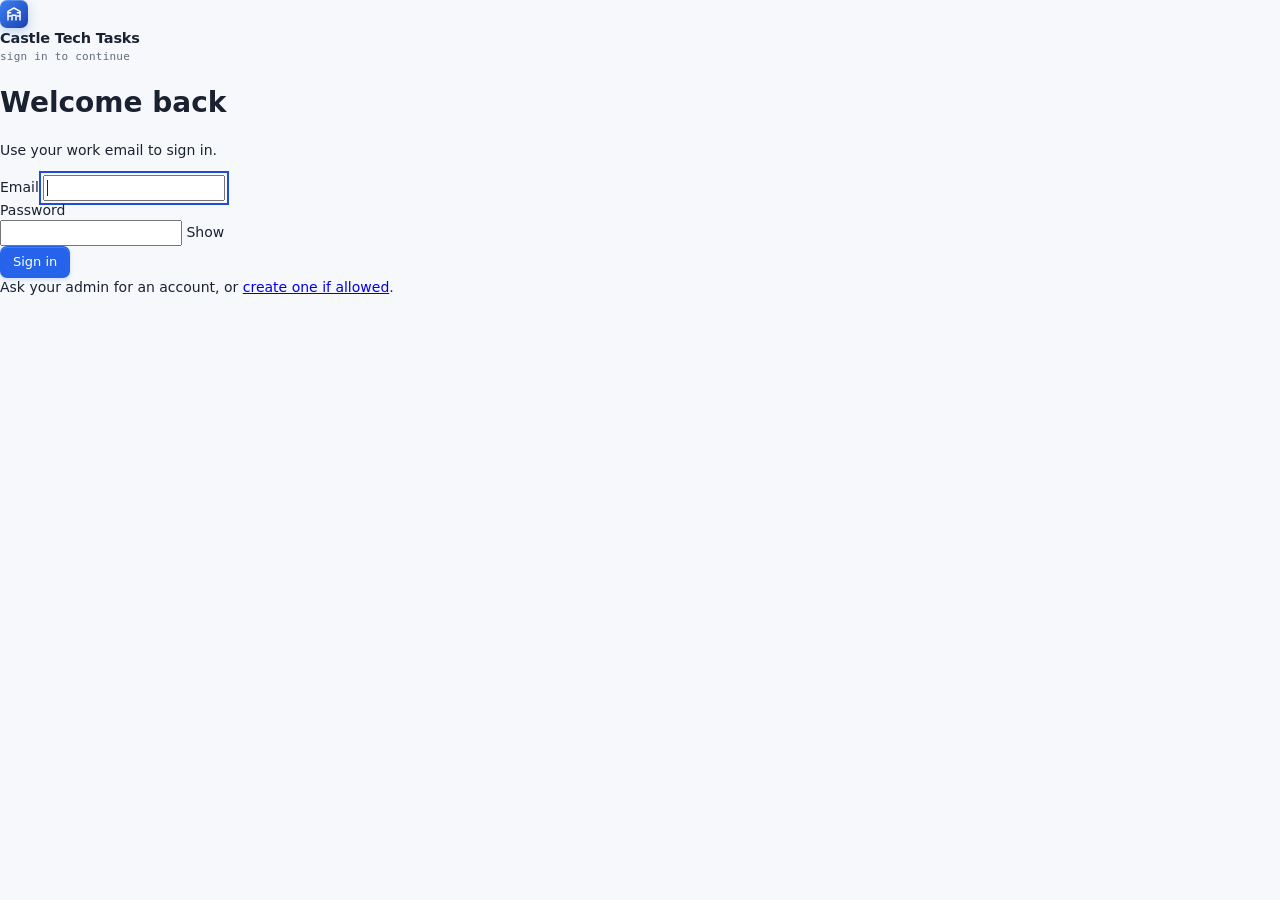
==== index.html @ 2f0d4696 "Tier 1 features: intake forms, email notifications, calendar feeds, undo, duplicate/promote, live ti" ====
<!doctype html>
<html lang="en">
<head>
<meta charset="utf-8" />
<meta name="viewport" content="width=device-width, initial-scale=1, viewport-fit=cover" />
<!-- Content-Security-Policy (defense-in-depth on top of the safe DOM builder /
     Markdown renderer). 'unsafe-inline' scripts are needed for the pre-paint
     theme script + SW registration below; the font origins are the only allowed
     third parties. connect-src 'self' keeps XHR/fetch same-origin. -->
<meta http-equiv="Content-Security-Policy" content="default-src 'self'; script-src 'self' 'unsafe-inline'; style-src 'self' 'unsafe-inline' https://fonts.googleapis.com; font-src 'self' https://fonts.gstatic.com data:; img-src 'self' data: blob:; connect-src 'self'; base-uri 'self'; form-action 'self'; object-src 'none'" />
<title>Castle Tech Tasks</title>
<meta name="theme-color" content="#F6F8FB" media="(prefers-color-scheme: light)" />
<meta name="theme-color" content="#0B0F17" media="(prefers-color-scheme: dark)" />
<meta name="theme-color" content="#0B0F17" />
<link rel="preconnect" href="https://fonts.googleapis.com">
<link rel="preconnect" href="https://fonts.gstatic.com" crossorigin>
<link href="https://fonts.googleapis.com/css2?family=Inter:wght@400;500;600;700&family=JetBrains+Mono:wght@400;500;600&display=swap" rel="stylesheet">
<link rel="stylesheet" href="assets/css/app.css?v=29">
<link rel="icon" type="image/svg+xml" href="assets/favicon.svg">
<link rel="manifest" href="manifest.json">
<link rel="apple-touch-icon" href="assets/icon.svg">
<!-- Apply the saved theme before first paint to avoid a flash of the wrong theme. -->
<script>try{var t=localStorage.getItem('pm_theme');if(t==='light'||t==='dark')document.documentElement.dataset.theme=t;}catch(e){}</script>
</head>
<body>
<div id="root"></div>

<script src="assets/js/icons.js?v=29"></script>
<script src="assets/js/api.js?v=29"></script>
<script src="assets/js/ui.js?v=29"></script>
<script src="assets/js/views/dashboard.js?v=29"></script>
<script src="assets/js/views/kanban.js?v=29"></script>
<script src="assets/js/views/list.js?v=29"></script>
<script src="assets/js/views/checklist.js?v=29"></script>
<script src="assets/js/views/calendar.js?v=29"></script>
<script src="assets/js/views/timeline.js?v=29"></script>
<script src="assets/js/views/detail.js?v=29"></script>
<script src="assets/js/views/admin-extras.js?v=29"></script>
<script src="assets/js/views/workload.js?v=29"></script>
<script src="assets/js/views/activity.js?v=29"></script>
<script src="assets/js/views/command-palette.js?v=29"></script>
<script src="assets/js/views/goals.js?v=29"></script>
<script src="assets/js/views/import.js?v=29"></script>
<script src="assets/js/app.js?v=29"></script>
<!-- PWA service worker: offline shell + fast static loads (never caches /api/). -->
<script>if('serviceWorker' in navigator){window.addEventListener('load',function(){navigator.serviceWorker.register('sw.js').catch(function(){});});}</script>
</body>
</html>
---- assets/css/app.css ----
/* ---------- TOKENS ---------- */
:root{
  /* surfaces, warm-cool neutral with slight blue tilt */
  --bg-0: #0B0F17;        /* app background */
  --bg-1: #10151F;        /* sidebar */
  --bg-2: #151B27;        /* panels */
  --bg-3: #1B2230;        /* cards */
  --bg-4: #232B3C;        /* hover */
  --bg-5: #2D3649;        /* pressed / strong hover */
  --line: #222B3B;
  --line-2: #2B354A;

  --fg-0: #E8ECF4;
  --fg-1: #C6CDDC;
  --fg-2: #8A94A8;
  --fg-3: #828DA2;        /* WCAG-AA (~4.7:1) on cards while staying below fg-2 */
  --fg-4: #6B7488;        /* lifted from #434B5C (2:1) so placeholder text is legible */

  /* accent (blue) */
  --acc-0: #3B82F6;
  --acc-1: #60A5FA;
  --acc-2: #1E40AF;
  --acc-soft: rgba(59,130,246,0.12);
  --acc-border: rgba(59,130,246,0.35);

  /* statuses */
  --green: #22C55E;
  --green-soft: rgba(34,197,94,0.14);
  --green-fg: #86EFAC;
  --amber: #F59E0B;
  --amber-soft: rgba(245,158,11,0.14);
  --amber-fg: #FCD34D;
  --red: #EF4444;
  --red-soft: rgba(239,68,68,0.14);
  --red-fg: #FCA5A5;
  --violet: #A855F7;
  --violet-soft: rgba(168,85,247,0.14);
  --violet-fg: #D8B4FE;
  --cyan: #06B6D4;
  --cyan-soft: rgba(6,182,212,0.14);
  --cyan-fg: #67E8F9;
  --pink: #EC4899;
  --pink-soft: rgba(236,72,153,0.14);
  --pink-fg: #F9A8D4;

  --radius-sm: 6px;
  --radius: 10px;
  --radius-lg: 14px;

  /* spacing scale */
  --sp-1: 4px;
  --sp-2: 8px;
  --sp-3: 12px;
  --sp-4: 16px;
  --sp-5: 20px;
  --sp-6: 24px;

  /* type scale */
  --fs-xs: 11px;
  --fs-sm: 12px;
  --fs-md: 13px;
  --fs-base: 14px;
  --fs-lg: 16px;
  --fs-xl: 20px;
  --fs-2xl: 30px;
  --fw-normal: 400;
  --fw-medium: 500;
  --fw-semibold: 600;
  --fw-bold: 700;

  /* motion */
  --ease: cubic-bezier(0.2, 0, 0, 1);
  --dur-fast: 120ms;
  --dur: 160ms;

  --shadow-1: 0 1px 0 rgba(255,255,255,0.03) inset, 0 1px 2px rgba(0,0,0,0.4);
  --shadow-2: 0 8px 24px rgba(0,0,0,0.35), 0 2px 6px rgba(0,0,0,0.25);
  --shadow-pop: 0 16px 40px rgba(0,0,0,0.55), 0 2px 8px rgba(0,0,0,0.4);

  --font-sans: 'Inter', -apple-system, system-ui, sans-serif;
  --font-mono: 'JetBrains Mono', ui-monospace, Menlo, monospace;
}

/* ---------- LIGHT THEME ---------- */
/* Explicit opt-in via data-theme (lead sets this from localStorage). */
:root[data-theme="light"]{
  --bg-0: #F6F8FB;        /* app background */
  --bg-1: #FFFFFF;        /* sidebar */
  --bg-2: #FFFFFF;        /* panels */
  --bg-3: #F2F5F9;        /* cards */
  --bg-4: #E7ECF3;        /* hover */
  --bg-5: #DBE2EC;        /* pressed / strong hover */
  --line: #E3E8EF;
  --line-2: #D3DAE5;

  --fg-0: #1A2231;
  --fg-1: #353F52;
  --fg-2: #5C6678;
  --fg-3: #616B7D;        /* AA (~5.3:1) on white, still secondary to fg-2 */
  --fg-4: #6B7688;        /* lifted from #98A1B2 (2.7:1) to ~AA for placeholder text */

  --acc-0: #2563EB;
  --acc-1: #1D4ED8;
  --acc-2: #93C5FD;
  --acc-soft: rgba(37,99,235,0.10);
  --acc-border: rgba(37,99,235,0.32);

  --green: #16A34A;
  --green-soft: rgba(22,163,74,0.12);
  --green-fg: #15803D;
  --amber: #D97706;
  --amber-soft: rgba(217,119,6,0.13);
  --amber-fg: #B45309;
  --red: #DC2626;
  --red-soft: rgba(220,38,38,0.11);
  --red-fg: #B91C1C;
  --violet: #9333EA;
  --violet-soft: rgba(147,51,234,0.11);
  --violet-fg: #7E22CE;
  --cyan: #0891B2;
  --cyan-soft: rgba(8,145,178,0.12);
  --cyan-fg: #0E7490;
  --pink: #DB2777;
  --pink-soft: rgba(219,39,119,0.11);
  --pink-fg: #BE185D;

  --shadow-1: 0 1px 0 rgba(255,255,255,0.6) inset, 0 1px 2px rgba(15,23,42,0.08);
  --shadow-2: 0 8px 24px rgba(15,23,42,0.10), 0 2px 6px rgba(15,23,42,0.06);
  --shadow-pop: 0 16px 40px rgba(15,23,42,0.18), 0 2px 8px rgba(15,23,42,0.10);
}

/* Follow OS preference only when no explicit data-theme is set. */
@media (prefers-color-scheme: light){
  :root:not([data-theme]){
    --bg-0: #F6F8FB;
    --bg-1: #FFFFFF;
    --bg-2: #FFFFFF;
    --bg-3: #F2F5F9;
    --bg-4: #E7ECF3;
    --bg-5: #DBE2EC;
    --line: #E3E8EF;
    --line-2: #D3DAE5;

    --fg-0: #1A2231;
    --fg-1: #353F52;
    --fg-2: #5C6678;
    --fg-3: #616B7D;
    --fg-4: #6B7688;

    --acc-0: #2563EB;
    --acc-1: #1D4ED8;
    --acc-2: #93C5FD;
    --acc-soft: rgba(37,99,235,0.10);
    --acc-border: rgba(37,99,235,0.32);

    --green: #16A34A;
    --green-soft: rgba(22,163,74,0.12);
    --green-fg: #15803D;
    --amber: #D97706;
    --amber-soft: rgba(217,119,6,0.13);
    --amber-fg: #B45309;
    --red: #DC2626;
    --red-soft: rgba(220,38,38,0.11);
    --red-fg: #B91C1C;
    --violet: #9333EA;
    --violet-soft: rgba(147,51,234,0.11);
    --violet-fg: #7E22CE;
    --cyan: #0891B2;
    --cyan-soft: rgba(8,145,178,0.12);
    --cyan-fg: #0E7490;
    --pink: #DB2777;
    --pink-soft: rgba(219,39,119,0.11);
    --pink-fg: #BE185D;

    --shadow-1: 0 1px 0 rgba(255,255,255,0.6) inset, 0 1px 2px rgba(15,23,42,0.08);
    --shadow-2: 0 8px 24px rgba(15,23,42,0.10), 0 2px 6px rgba(15,23,42,0.06);
    --shadow-pop: 0 16px 40px rgba(15,23,42,0.18), 0 2px 8px rgba(15,23,42,0.10);
  }
}

*, *::before, *::after { box-sizing: border-box; }
html, body { margin:0; padding:0; background: var(--bg-0); color: var(--fg-0); font-family: var(--font-sans); font-size: 14px; line-height: 1.4; -webkit-font-smoothing: antialiased; }
body { min-height: 100vh; overflow: hidden; }
button { font: inherit; color: inherit; background: none; border: 0; cursor: pointer; padding: 0; }
input, textarea { font: inherit; color: inherit; }
button:disabled,
input:disabled,
textarea:disabled { cursor: not-allowed; opacity: 0.65; }
button:focus-visible,
input:focus-visible,
textarea:focus-visible,
[tabindex]:focus-visible {
  outline: 2px solid var(--acc-1);
  outline-offset: 2px;
}
::selection { background: var(--acc-soft); color: var(--fg-0); }
::-webkit-scrollbar { width: 10px; height: 10px; }
::-webkit-scrollbar-track { background: transparent; }
::-webkit-scrollbar-thumb { background: var(--bg-4); border-radius: 10px; border: 2px solid transparent; background-clip: padding-box; }
::-webkit-scrollbar-thumb:hover { background: var(--bg-5); background-clip: padding-box; border: 2px solid transparent; }

/* ---------- LAYOUT ---------- */
.app { display: grid; grid-template-columns: 248px 1fr; height: 100vh; width: 100vw; }

/* SIDEBAR */
.sidebar { background: var(--bg-1); border-right: 1px solid var(--line); display: flex; flex-direction: column; min-height: 0; }
.brand { display: flex; align-items: center; gap: 10px; padding: 18px 16px 16px; }
.brand-mark {
  width: 28px; height: 28px; border-radius: 7px;
  background: linear-gradient(135deg, #3B82F6 0%, #1E40AF 100%);
  display: grid; place-items: center; color: white;
  box-shadow: 0 4px 12px rgba(59,130,246,0.3), inset 0 1px 0 rgba(255,255,255,0.2);
  position: relative;
}
.brand-mark svg { width: 16px; height: 16px; }
.brand-name { font-weight: 700; letter-spacing: -0.01em; font-size: 14.5px; }
.brand-sub { font-size: 11px; color: var(--fg-3); font-family: var(--font-mono); margin-top: 1px; letter-spacing: 0.02em; }

.workspace-switcher {
  margin: 4px 10px 10px; padding: 8px 10px; border-radius: 8px;
  display: flex; align-items: center; gap: 10px; cursor: pointer;
  border: 1px solid transparent;
}
.workspace-switcher:hover { background: var(--bg-2); border-color: var(--line-2); }
.ws-avatar { width: 24px; height: 24px; border-radius: 6px; background: linear-gradient(135deg, #64748B, #334155); display:grid; place-items:center; font-weight:600; font-size: 11px; color: white; }
.ws-name { font-size: 13px; font-weight: 500; flex: 1; }
.ws-chev { color: var(--fg-3); }

.nav-section { padding: 4px 10px; }
.nav-label { font-size: 10.5px; letter-spacing: 0.08em; text-transform: uppercase; color: var(--fg-3); padding: 10px 10px 6px; font-weight: 600; display:flex; align-items:center; justify-content:space-between; }
.nav-label .add { opacity: 0; transition: opacity 0.15s; color: var(--fg-2); width: 16px; height: 16px; display:grid; place-items:center; border-radius: 4px; cursor: pointer; }
.nav-section:hover .add { opacity: 1; }
.nav-label .add:hover { background: var(--bg-3); color: var(--fg-0); }

.nav-item {
  display: flex; align-items: center; gap: 10px;
  padding: 7px 10px; border-radius: 7px; color: var(--fg-1);
  font-size: 13px; cursor: pointer; user-select: none;
  position: relative;
  transition: background var(--dur-fast) var(--ease), color var(--dur-fast) var(--ease);
}
.nav-item:hover { background: var(--bg-2); color: var(--fg-0); }
.nav-item.active { background: var(--acc-soft); color: var(--fg-0); }
.nav-item.active::before {
  content:''; position: absolute; left: -10px; top: 50%; transform: translateY(-50%);
  width: 3px; height: 18px; background: var(--acc-0); border-radius: 0 3px 3px 0;
}
.nav-item .icon { width: 16px; height: 16px; color: var(--fg-2); flex-shrink: 0; }
.nav-item.active .icon { color: var(--acc-1); }
.nav-item .count { margin-left: auto; font-size: 11px; color: var(--fg-3); font-family: var(--font-mono); }
.nav-item .dot { width:8px; height: 8px; border-radius: 50%; margin-left: auto; }

.nav-proj { display: flex; align-items: center; gap: 10px; padding: 6px 10px; border-radius: 7px; color: var(--fg-1); font-size: 13px; cursor: pointer; transition: background var(--dur-fast) var(--ease), color var(--dur-fast) var(--ease); }
.nav-proj:hover { background: var(--bg-2); color: var(--fg-0); }
.nav-proj.active { background: var(--acc-soft); color: var(--fg-0); }
.nav-proj .proj-dot { width: 10px; height: 10px; border-radius: 3px; flex-shrink: 0; }
.nav-proj .proj-name { flex:1; overflow: hidden; text-overflow: ellipsis; white-space: nowrap; }
.nav-proj .proj-count { font-size: 11px; color: var(--fg-3); font-family: var(--font-mono); }

.sidebar-scroll { overflow-y: auto; flex: 1; padding-bottom: 8px; }

.sidebar-footer { padding: 10px; border-top: 1px solid var(--line); display: flex; align-items: center; gap: 10px; }
.avatar { width: 28px; height: 28px; border-radius: 50%; display: grid; place-items: center; font-size: 11px; font-weight: 600; color: white; flex-shrink: 0; background-size: cover; background-position: center; }
.me { font-size: 12.5px; font-weight: 500; }
.me-role { font-size: 11px; color: var(--fg-3); }

/* MAIN */
.main { display: flex; flex-direction: column; min-width: 0; min-height: 0; }
.topbar {
  height: 52px; border-bottom: 1px solid var(--line); padding: 0 20px;
  display: flex; align-items: center; gap: 14px; background: var(--bg-0);
}
.crumbs { display: flex; align-items: center; gap: 8px; font-size: 13px; color: var(--fg-2); }
.crumbs .sep { color: var(--fg-4); }
.crumbs .cur { color: var(--fg-0); font-weight: 600; }

.search {
  margin-left: auto; display: flex; align-items: center; gap: 8px;
  background: var(--bg-2); border: 1px solid var(--line); border-radius: 8px;
  padding: 6px 10px; width: min(320px, 44vw); min-width: 170px; transition: all 0.15s;
}
.search:focus-within { border-color: var(--acc-border); background: var(--bg-3); box-shadow: 0 0 0 3px var(--acc-soft); }
.search input { flex:1; background: none; border: 0; outline: none; font-size: 13px; color: var(--fg-0); }
.search input::placeholder { color: var(--fg-3); }
.search .kbd { font-family: var(--font-mono); font-size: 10.5px; color: var(--fg-3); background: var(--bg-3); border: 1px solid var(--line-2); padding: 1px 5px; border-radius: 4px; }
.search:focus-within .kbd { display: none; }

.icon-btn { width: 32px; height: 32px; border-radius: 7px; display: grid; place-items: center; color: var(--fg-2); position: relative; }
.icon-btn:hover { background: var(--bg-2); color: var(--fg-0); }
.icon-btn .icon { width: 16px; height: 16px; }
.icon-btn.sm { width: 22px; height: 22px; }

.btn {
  display: inline-flex; align-items: center; gap: 6px; padding: 6px 12px;
  border-radius: 7px; font-size: 13px; font-weight: 500;
  transition: all 0.12s; border: 1px solid transparent;
}
.btn-primary { background: var(--acc-0); color: white; box-shadow: 0 1px 0 rgba(255,255,255,0.15) inset, 0 2px 4px rgba(59,130,246,0.2); }
.btn-primary:hover { background: var(--acc-1); transform: translateY(-0.5px); }
.btn-primary:active { transform: translateY(0); }
.btn-primary:disabled { opacity: 0.55; cursor: not-allowed; transform: none; }
.btn-ghost { color: var(--fg-1); border-color: var(--line-2); background: var(--bg-2); }
.btn-ghost:hover { background: var(--bg-3); color: var(--fg-0); }
.btn-muted { color: var(--fg-1); background: transparent; }
.btn-muted:hover { background: var(--bg-2); color: var(--fg-0); }

/* View switcher tabs */
.view-tabs { display: flex; gap: 2px; background: var(--bg-2); padding: 3px; border-radius: 8px; border: 1px solid var(--line); flex-shrink: 0; }
.view-tab { padding: 5px 11px; border-radius: 6px; font-size: 12.5px; color: var(--fg-2); display: flex; align-items: center; gap: 6px; font-weight: 500; white-space: nowrap; }
.view-tab:hover { color: var(--fg-0); }
.view-tab.active { background: var(--bg-4); color: var(--fg-0); box-shadow: 0 1px 2px rgba(0,0,0,0.2); }
.view-tab .icon { width: 14px; height: 14px; }
.view-tab-label { display: inline; }

/* Filters row — must never push content off-screen. It wraps to a second line
   when the view tabs + filter pills don't fit, and the tabs collapse to
   icon-only on narrower viewports (labels move to the tooltip). */
.filters {
  padding: 12px 20px; display: flex; align-items: center; gap: 10px;
  border-bottom: 1px solid var(--line); flex-shrink: 0;
  flex-wrap: wrap; row-gap: 10px;
}
.filters-sep { width: 1px; height: 20px; background: var(--line); margin: 0 4px; }

/* Keep the labelled view tabs on laptop/desktop widths — they're the primary
   navigation and icons alone hurt discoverability. When the 9 tabs + filter
   pills don't fit on one line the row wraps gracefully (flex-wrap above) into a
   clean two-row toolbar. Only on genuinely narrow (tablet/small-window) widths
   do we drop the tab text; the icon + tooltip + aria-label still carry meaning. */
@media (max-width: 1024px) {
  .view-tab-label { display: none; }
  .view-tab { padding: 6px 8px; }
  .filters-sep { display: none; }
}
/* Very narrow desktop windows: let the tab strip scroll rather than force wrap. */
@media (max-width: 640px) {
  .view-tabs { overflow-x: auto; max-width: 100%; -webkit-overflow-scrolling: touch; }
}

.chip {
  display: inline-flex; align-items: center; gap: 6px;
  padding: 4px 10px; border-radius: 999px; font-size: 12px; font-weight: 500;
  background: var(--bg-3); color: var(--fg-1); border: 1px solid var(--line-2);
  cursor: pointer;
  transition: background var(--dur-fast) var(--ease), color var(--dur-fast) var(--ease), border-color var(--dur-fast) var(--ease);
}
.chip:hover { background: var(--bg-4); }
.chip .icon { width: 12px; height: 12px; color: var(--fg-3); }
.chip.active { background: var(--acc-soft); color: var(--acc-1); border-color: var(--acc-border); }
.chip.active .icon { color: var(--acc-1); }

.filter-pill {
  display: inline-flex; align-items: center; gap: 6px;
  padding: 5px 10px; border-radius: 8px; font-size: 12.5px;
  background: var(--bg-2); color: var(--fg-1); border: 1px dashed var(--line-2);
}
.filter-pill:hover { background: var(--bg-3); border-style: solid; }
.filter-pill .icon { width: 12px; height: 12px; }

/* content area */
.content { flex: 1; min-height: 0; overflow: auto; position: relative; }

/* ---------- TAGS / BADGES ---------- */
.tag { display: inline-flex; align-items: center; gap: 5px; padding: 2px 8px; border-radius: 5px; font-size: 11.5px; font-weight: 500; letter-spacing: 0.01em; }
.tag.green { background: var(--green-soft); color: var(--green-fg); }
.tag.amber { background: var(--amber-soft); color: var(--amber-fg); }
.tag.red { background: var(--red-soft); color: var(--red-fg); }
.tag.violet { background: var(--violet-soft); color: var(--violet-fg); }
.tag.cyan { background: var(--cyan-soft); color: var(--cyan-fg); }
.tag.pink { background: var(--pink-soft); color: var(--pink-fg); }
.tag.blue { background: var(--acc-soft); color: var(--acc-1); }
.tag.slate { background: var(--bg-4); color: var(--fg-1); }
.tag.small { font-size: 10.5px; padding: 1px 6px; }

.prio { display: inline-flex; align-items: center; gap: 5px; font-size: 12px; }
.prio.p0 { color: var(--red-fg); }
.prio.p1 { color: var(--amber-fg); }
.prio.p2 { color: var(--acc-1); }
.prio.p3 { color: var(--fg-2); }

/* ---------- AVATARS ---------- */
.av-stack { display: flex; }
.av-stack .avatar { width: 22px; height: 22px; font-size: 10px; border: 2px solid var(--bg-3); margin-left: -6px; box-shadow: 0 0 0 0 transparent; }
.av-stack .avatar:first-child { margin-left: 0; }
.av-more { width: 22px; height: 22px; border-radius: 50%; background: var(--bg-4); color: var(--fg-1); display:grid; place-items:center; font-size: 10px; font-weight: 600; border: 2px solid var(--bg-3); margin-left: -6px; }

/* ---------- POPOVER BASE ---------- */
.popover {
  position: absolute; z-index: 100; background: var(--bg-2);
  border: 1px solid var(--line-2); border-radius: 10px;
  box-shadow: var(--shadow-pop); padding: 6px;
  min-width: 220px;
  animation: scaleIn 0.12s ease-out; transform-origin: top left;
}
.popover-header { font-size: 11px; color: var(--fg-3); letter-spacing: 0.06em; text-transform: uppercase; padding: 8px 10px 6px; font-weight: 600; }
.pop-item { display:flex; align-items: center; gap: 10px; padding: 7px 10px; border-radius: 6px; cursor:pointer; font-size: 13px; transition: background var(--dur-fast) var(--ease), color var(--dur-fast) var(--ease); }
.pop-item:hover { background: var(--bg-3); }
.pop-item.selected { background: var(--acc-soft); color: var(--acc-1); }
.pop-item .check { margin-left: auto; opacity: 0; color: var(--acc-1); }
.pop-item.selected .check { opacity: 1; }
.pop-search { padding: 2px; }
.pop-search input { width: 100%; background: var(--bg-3); border: 1px solid var(--line-2); border-radius: 7px; padding: 7px 10px; outline: none; font-size: 13px; }
.pop-search input:focus { border-color: var(--acc-border); box-shadow: 0 0 0 3px var(--acc-soft); }

/* ---------- Modals / drawers ---------- */
.scrim { position: fixed; inset: 0; background: rgba(0,0,0,0.5); z-index: 70; animation: fadeIn 0.15s; }
.scrim.light { background: rgba(0,0,0,0.4); }

.modal {
  position: fixed; top: 18%; left: 50%; transform: translateX(-50%);
  width: 560px; max-width: calc(100vw - 40px);
  background: var(--bg-2); border: 1px solid var(--line-2); border-radius: 14px;
  box-shadow: var(--shadow-pop); z-index: 71; animation: scaleIn 0.15s;
}
.modal-head { padding: 18px 20px 10px; border-bottom: 1px solid var(--line); }
.modal-head-label { font-size: 11px; color: var(--fg-3); letter-spacing: 0.06em; text-transform: uppercase; font-weight: 600; margin-bottom: 10px; }
.modal-title-input { width: 100%; background: transparent; border: none; outline: none; font-size: 17px; font-weight: 500; color: var(--fg-0); }
.modal-body { padding: 14px; display: flex; flex-wrap: wrap; gap: 8px; }
.modal-foot { display: flex; justify-content: space-between; align-items: center; padding: 10px 14px; border-top: 1px solid var(--line); }
.modal-foot .hint { font-size: 11.5px; color: var(--fg-3); }
.modal-foot .kbd-inline { font-family: var(--font-mono); background: var(--bg-3); padding: 1px 5px; border-radius: 4px; border: 1px solid var(--line-2); }

.drawer {
  position: fixed; top: 0; right: 0; bottom: 0; width: 520px; max-width: 100vw;
  background: var(--bg-2); border-left: 1px solid var(--line);
  z-index: 72; display: flex; flex-direction: column;
  animation: slideInRight 0.2s ease-out; box-shadow: var(--shadow-pop);
}
.drawer-head { padding: 14px 18px; display: flex; align-items: center; gap: 10px; border-bottom: 1px solid var(--line); }
.drawer-body { flex: 1; overflow-y: auto; padding: 18px 20px 30px; }

@media (max-width: 768px) {
  .drawer { width: 100vw; border-left: none; }
  .drawer-head { padding: 12px 14px; }
  .drawer-body { padding: 14px 14px 22px; }
}

/* ---------- Generic card (dashboard) ---------- */
.card { background: var(--bg-2); border: 1px solid var(--line); border-radius: var(--radius-lg); overflow: hidden; transition: border-color var(--dur) var(--ease), box-shadow var(--dur) var(--ease), transform var(--dur) var(--ease); }
.card:hover { border-color: var(--line-2); box-shadow: var(--shadow-2); transform: translateY(-1px); }
.card-head { padding: 14px 16px 10px; display: flex; justify-content: space-between; align-items: flex-start; }
.card-head h3 { font-size: 14px; font-weight: 600; letter-spacing: -0.01em; margin: 0; }
.card-head .sub { font-size: 12px; color: var(--fg-3); margin-top: 2px; }

/* ---------- List view ---------- */
.list-wrap { background: var(--bg-2); border: 1px solid var(--line); border-radius: 12px; overflow: hidden; }
.list-header, .list-row {
  display: grid;
  grid-template-columns: 26px 60px 1fr 140px 120px 110px 110px 80px 50px;
  padding: 10px 14px; align-items: center;
}
.list-header { border-bottom: 1px solid var(--line); font-size: 11px; color: var(--fg-3); letter-spacing: 0.06em; text-transform: uppercase; font-weight: 600; background: var(--bg-1); }
.list-group-head { display: flex; align-items: center; gap: 8px; padding: 10px 14px; background: var(--bg-1); cursor: pointer; border-top: 1px solid var(--line); border-bottom: 1px solid var(--line); }
.list-row { border-top: 1px solid var(--line); background: var(--bg-2); cursor: pointer; font-size: 13px; transition: background var(--dur-fast) var(--ease), box-shadow var(--dur-fast) var(--ease); position: relative; }
.list-row:hover { background: var(--bg-3); box-shadow: inset 3px 0 0 var(--acc-border), var(--shadow-1); z-index: 1; }
.list-row.done .title { text-decoration: line-through; color: var(--fg-3); }
.segmented { display: flex; align-items: center; gap: 6px; background: var(--bg-2); border: 1px solid var(--line); padding: 3px; border-radius: 8px; }
.segmented-label { font-size: 11.5px; color: var(--fg-3); padding: 0 6px; font-weight: 500; }
.segmented button { padding: 4px 10px; border-radius: 6px; font-size: 12px; color: var(--fg-2); font-weight: 500; }
.segmented button.active { background: var(--bg-4); color: var(--fg-0); }

/* ---------- Kanban ---------- */
.kb-board { display: flex; gap: 14px; padding: 20px; align-items: flex-start; min-height: 100%; overflow-x: auto; }
.kb-col { width: 300px; flex-shrink: 0; display: flex; flex-direction: column; max-height: calc(100vh - 180px); }
.kb-col-head {
  padding: 10px 12px; display: flex; align-items: center; gap: 8px;
  background: var(--bg-2); border: 1px solid var(--line);
  border-radius: 10px 10px 0 0; border-bottom: none;
  transition: all 0.15s;
}
.kb-col-head.drag-over { background: var(--bg-3); border-color: var(--acc-border); }
.kb-col-body {
  flex: 1; overflow-y: auto; padding: 8px;
  background: var(--bg-1); border: 1px solid var(--line);
  border-top: none; border-radius: 0 0 10px 10px;
  display: flex; flex-direction: column; gap: 8px;
  transition: all 0.15s; min-height: 100px;
}
.kb-col-body.drag-over { background: rgba(59,130,246,0.04); border-color: var(--acc-border); }
.kb-card {
  background: var(--bg-3); border: 1px solid var(--line-2); border-radius: 8px;
  padding: 10px; cursor: pointer; position: relative;
  transition: border-color 0.15s, transform 0.15s, box-shadow 0.15s;
}
.kb-card:hover { border-color: var(--acc-border); box-shadow: var(--shadow-2); }
.kb-card.dragging { opacity: 0.4; transform: scale(0.98); }
.kb-card-strip { position: absolute; top: 0; left: 0; right: 0; height: 2px; border-radius: 8px 8px 0 0; }

/* ---------- Checklist ---------- */
.checklist-wrap { max-width: 820px; margin: 0 auto; padding: 24px 24px 60px; }
.checkbox {
  width: 16px; height: 16px; border-radius: 4px;
  border: 1.5px solid var(--fg-4); background: transparent;
  display: grid; place-items: center; transition: all 0.15s; cursor: pointer;
}
.checkbox.checked { border-color: var(--green); background: var(--green); }
.checkbox svg { stroke: white; }

/* ---------- Calendar ---------- */
.cal-grid { display: grid; grid-template-columns: repeat(7, 1fr); border: 1px solid var(--line); border-radius: 12px; overflow: hidden; background: var(--bg-2); flex: 1; min-height: 0; }
.cal-dow { padding: 10px 12px; font-size: 10.5px; color: var(--fg-3); font-weight: 600; letter-spacing: 0.06em; border-bottom: 1px solid var(--line); background: var(--bg-1); }
.cal-cell { min-height: 110px; padding: 6px; display: flex; flex-direction: column; gap: 3px; min-width: 0; }
.cal-cell:not(:nth-child(7n)):not(.last-row) { border-right: 1px solid var(--line); }
.cal-cell.not-in-month { background: var(--bg-1); opacity: 0.55; }
.cal-daynum { font-size: 11.5px; font-weight: 600; width: 20px; height: 20px; border-radius: 5px; display: grid; place-items: center; color: var(--fg-1); }
.cal-daynum.today { background: var(--acc-0); color: white; }
.cal-cell.not-in-month .cal-daynum { color: var(--fg-4); }
.cal-event { font-size: 11px; padding: 3px 6px; border-radius: 4px; cursor: pointer; overflow: hidden; white-space: nowrap; font-weight: 500; display: flex; align-items: center; min-width: 0; min-height: 20px; flex-shrink: 0; transition: filter var(--dur-fast) var(--ease), transform var(--dur-fast) var(--ease); }
.cal-event:hover { filter: brightness(1.12); transform: translateY(-0.5px); }
.cal-event .icon { flex-shrink: 0; }
.cal-event.done { text-decoration: line-through; opacity: 0.55; }

/* ---------- Animations ---------- */
@keyframes slideInRight { from { transform: translateX(20px); opacity: 0; } to { transform: translateX(0); opacity: 1; } }
@keyframes fadeIn { from { opacity: 0; } to { opacity: 1; } }
@keyframes scaleIn { from { transform: scale(0.96); opacity: 0; } to { transform: scale(1); opacity: 1; } }
@keyframes popIn { 0% { transform: scale(0.8); opacity: 0; } 60% { transform: scale(1.05); } 100% { transform: scale(1); opacity: 1; } }

.spin { animation: spin 0.8s linear infinite; }
@keyframes spin { to { transform: rotate(360deg); } }

/* ---------- misc ---------- */
.empty { color: var(--fg-3); font-size: 13px; padding: 40px 20px; text-align: center; }
.hstack { display: flex; align-items: center; gap: 8px; }
.vstack { display: flex; flex-direction: column; gap: 4px; }
.hide { display: none !important; }
.mono { font-family: var(--font-mono); }
.notif-dot { position: absolute; top: 6px; right: 6px; width: 6px; height: 6px; border-radius: 50%; background: var(--red); }

.toast-host { position: fixed; bottom: 20px; right: 20px; display: flex; flex-direction: column; gap: 8px; z-index: 1000; }
.toast { background: var(--bg-3); border: 1px solid var(--line-2); color: var(--fg-0); padding: 10px 14px; border-radius: 8px; font-size: 13px; box-shadow: var(--shadow-2); animation: slideInRight 0.15s; max-width: 320px; }
.toast.error { border-color: rgba(239,68,68,0.4); color: var(--red-fg); }
.toast.success { border-color: rgba(34,197,94,0.4); color: var(--green-fg); }
.toast .toast-action {
  margin-left: 10px; padding: 2px 10px; border-radius: 6px; font-size: 12px; font-weight: 600;
  color: var(--acc-1); background: var(--acc-soft); border: 1px solid var(--acc-border); cursor: pointer;
}
.toast .toast-action:hover { background: var(--acc-border); color: var(--fg-0); }

/* Running-timer chip in the topbar */
.timer-chip {
  display: inline-flex; align-items: center; gap: 7px; padding: 5px 10px;
  border-radius: 999px; font-size: 12px; font-weight: 600; cursor: pointer;
  background: var(--green-soft); color: var(--green-fg); border: 1px solid rgba(34,197,94,0.4);
  max-width: 260px; white-space: nowrap;
}
.timer-chip .timer-elapsed { font-family: var(--font-mono); }
.timer-chip .timer-title { overflow: hidden; text-overflow: ellipsis; min-width: 0; font-weight: 500; }
.timer-chip .timer-stop {
  width: 18px; height: 18px; border-radius: 50%; display: grid; place-items: center;
  background: var(--green); color: #fff; flex-shrink: 0; cursor: pointer;
}
.timer-chip .timer-stop:hover { filter: brightness(1.15); }
@media (max-width: 980px) { .timer-chip .timer-title { display: none; } }

/* ---------- Settings modal (admin) ---------- */
.settings-modal {
  position: fixed; top: 5vh; left: 50%; transform: translateX(-50%);
  width: 960px; max-width: calc(100vw - 40px); height: 90vh;
  background: var(--bg-2); border: 1px solid var(--line-2); border-radius: 14px;
  box-shadow: var(--shadow-pop); z-index: 71;
  display: flex; flex-direction: column; animation: scaleIn 0.15s;
}
.settings-head { display: flex; align-items: center; gap: 10px; padding: 14px 18px; border-bottom: 1px solid var(--line); }
.settings-head > .icon { color: var(--fg-2); }
.settings-title { font-size: 15px; font-weight: 600; flex: 1; }
.settings-layout { display: grid; grid-template-columns: 180px 1fr; flex: 1; min-height: 0; }
.settings-tabs {
  display: flex; flex-direction: column; gap: 2px; padding: 12px 10px;
  border-right: 1px solid var(--line); background: var(--bg-1);
  overflow-y: auto; min-height: 0;
}
.settings-tab {
  display: flex; align-items: center; gap: 8px; padding: 7px 10px;
  border-radius: 6px; color: var(--fg-1); font-size: 13px;
  font-weight: 500; text-align: left;
}
.settings-tab:hover { background: var(--bg-2); }
.settings-tab.active { background: var(--acc-soft); color: var(--acc-1); }
.settings-tab.active .icon { color: var(--acc-1); }
.settings-tab .icon { color: var(--fg-2); }
.settings-body { overflow: auto; padding: 20px 24px; min-height: 0; min-width: 0; }

.settings-section-head {
  display: flex; align-items: flex-start; justify-content: space-between;
  margin-bottom: 14px; gap: 14px;
}
.settings-section-head h3 { font-size: 15px; font-weight: 600; margin: 0; letter-spacing: -0.01em; }
.settings-section-head .sub { font-size: 12px; color: var(--fg-3); margin-top: 2px; max-width: 520px; }

.settings-list {
  background: var(--bg-3); border: 1px solid var(--line);
  border-radius: 10px; overflow: hidden;
}
.settings-row {
  display: flex; align-items: center; gap: 12px;
  padding: 10px 14px; border-top: 1px solid var(--line); font-size: 13px;
}
.settings-row:first-child { border-top: none; }
.settings-row.archived { opacity: 0.65; }
.settings-row .row-main { flex: 1; min-width: 0; display: flex; flex-direction: column; gap: 3px; }
.settings-row .row-title { font-weight: 500; color: var(--fg-0); display: flex; align-items: center; gap: 8px; }
.settings-row .row-meta { font-size: 11.5px; color: var(--fg-3); display: flex; align-items: center; gap: 10px; flex-wrap: wrap; }
.settings-row .row-actions { display: flex; gap: 4px; flex-shrink: 0; }

.settings-form {
  background: var(--bg-3); border: 1px solid var(--acc-border);
  border-radius: 10px; padding: 14px; margin-bottom: 14px;
  display: grid; grid-template-columns: 1fr 1fr; gap: 12px;
}
.settings-form .full { grid-column: 1 / -1; }
.settings-form label {
  display: block; font-size: 11.5px; color: var(--fg-3);
  font-weight: 500; margin-bottom: 4px; letter-spacing: 0.02em;
}
.settings-form input[type=text], .settings-form input[type=number],
.settings-form input[type=date], .settings-form input[type=password],
.settings-form select, .settings-form textarea {
  width: 100%; background: var(--bg-2); border: 1px solid var(--line-2);
  border-radius: 7px; padding: 7px 10px; color: var(--fg-0);
  outline: none; font-size: 13px; font-family: inherit;
}
.settings-form input:focus, .settings-form select:focus, .settings-form textarea:focus {
  border-color: var(--acc-border); box-shadow: 0 0 0 3px var(--acc-soft);
}
.settings-form textarea { resize: vertical; min-height: 60px; }
.settings-form .form-foot { grid-column: 1 / -1; display: flex; justify-content: flex-end; align-items: center; gap: 8px; }
.settings-form .form-foot .err { color: var(--red-fg); font-size: 12px; margin-right: auto; }
.settings-form .palette { display: flex; gap: 6px; flex-wrap: wrap; }
.settings-form .swatch {
  width: 24px; height: 24px; border-radius: 5px;
  border: 2px solid transparent; outline: 1px solid var(--line-2);
  cursor: pointer;
}
.settings-form .swatch.on { border-color: var(--fg-0); }
.settings-form .swatch.named { padding: 0; }
.settings-form .hint { font-size: 11.5px; color: var(--fg-3); margin-top: 4px; }

.settings-form .check-grid {
  display: grid; grid-template-columns: 1fr 1fr; gap: 6px 18px; align-items: center;
}
.settings-form .check-row { display: flex; align-items: center; gap: 8px; font-size: 13px; color: var(--fg-1); cursor: pointer; }
.settings-form .check-row input { width: auto; }

.toggle-switch {
  width: 34px; height: 20px; background: var(--bg-4); border-radius: 20px;
  position: relative; cursor: pointer; flex-shrink: 0; transition: background 0.15s;
}
.toggle-switch::after {
  content: ''; position: absolute; top: 2px; left: 2px;
  width: 16px; height: 16px; border-radius: 50%;
  background: var(--fg-1); transition: transform 0.15s;
}
.toggle-switch.on { background: var(--acc-0); }
.toggle-switch.on::after { transform: translateX(14px); background: white; }

.pill {
  display: inline-block; padding: 1px 7px; border-radius: 999px;
  background: var(--bg-4); color: var(--fg-2); font-size: 10.5px; font-weight: 600;
  letter-spacing: 0.04em; text-transform: uppercase;
}
.pill.warn { background: var(--amber-soft); color: var(--amber-fg); }
.pill.err  { background: var(--red-soft); color: var(--red-fg); }
.pill.ok   { background: var(--green-soft); color: var(--green-fg); }
.pill.muted{ background: var(--bg-4); color: var(--fg-3); }

.settings-status { display: flex; gap: 10px; align-items: center; font-size: 12px; color: var(--fg-3); margin-top: 8px; }
.settings-status.err { color: var(--red-fg); }

/* ===================================================================
   V2 COMPONENTS — notifications, timeline, deps, time, reactions,
   custom fields, mentions, milestones, drag, empty states, density.
   All token-based + themable.
   =================================================================== */

/* ---------- Notifications ---------- */
.badge-count {
  position: absolute; top: 2px; right: 2px;
  min-width: 16px; height: 16px; padding: 0 4px;
  border-radius: 999px; background: var(--red); color: #fff;
  font-size: var(--fs-xs); font-weight: var(--fw-bold); line-height: 16px;
  text-align: center; box-shadow: 0 0 0 2px var(--bg-0);
  font-family: var(--font-mono);
}
.notif-panel {
  position: absolute; z-index: 100; top: calc(100% + 8px); right: 0;
  width: min(380px, calc(100vw - 24px)); max-height: min(70vh, 560px);
  display: flex; flex-direction: column; overflow: hidden;
  background: var(--bg-2); border: 1px solid var(--line-2);
  border-radius: var(--radius-lg); box-shadow: var(--shadow-pop);
  animation: scaleIn var(--dur) var(--ease); transform-origin: top right;
}
.notif-panel-head {
  display: flex; align-items: center; gap: var(--sp-2);
  padding: var(--sp-3) var(--sp-4); border-bottom: 1px solid var(--line);
}
.notif-panel-head .title { font-size: var(--fs-md); font-weight: var(--fw-semibold); flex: 1; }
.notif-panel-body { overflow-y: auto; flex: 1; }
.notif-panel-empty { padding: 32px var(--sp-4); text-align: center; color: var(--fg-3); font-size: var(--fs-md); }
.notif-item {
  display: flex; align-items: flex-start; gap: var(--sp-3);
  padding: var(--sp-3) var(--sp-4); cursor: pointer;
  border-bottom: 1px solid var(--line); position: relative;
  transition: background var(--dur-fast) var(--ease);
}
.notif-item:last-child { border-bottom: none; }
.notif-item:hover { background: var(--bg-3); }
.notif-item .notif-main { flex: 1; min-width: 0; display: flex; flex-direction: column; gap: 2px; }
.notif-item .notif-body { font-size: var(--fs-md); color: var(--fg-1); line-height: 1.4; }
.notif-item .notif-time { font-size: var(--fs-xs); color: var(--fg-3); font-family: var(--font-mono); }
.notif-item.unread { background: var(--acc-soft); }
.notif-item.unread:hover { background: var(--bg-4); }
.notif-item.unread::before {
  content: ''; position: absolute; left: 6px; top: 50%; transform: translateY(-50%);
  width: 6px; height: 6px; border-radius: 50%; background: var(--acc-0);
}
.notif-item.unread .notif-body { color: var(--fg-0); font-weight: var(--fw-medium); }

/* ---------- Timeline / Gantt ---------- */
.timeline {
  display: flex; flex-direction: column; min-width: 0;
  background: var(--bg-2); border: 1px solid var(--line);
  border-radius: var(--radius-lg); overflow: hidden;
}
.tl-axis {
  display: flex; align-items: stretch;
  border-bottom: 1px solid var(--line); background: var(--bg-1);
  font-size: var(--fs-xs); color: var(--fg-3); font-weight: var(--fw-semibold);
  letter-spacing: 0.04em; position: sticky; top: 0; z-index: 2;
}
.tl-axis .tl-axis-cell {
  flex: 1; padding: var(--sp-2) var(--sp-1); text-align: center;
  border-left: 1px solid var(--line); min-width: 0;
}
.tl-axis .tl-axis-cell:first-child { border-left: none; }
.tl-axis .tl-axis-cell.is-today { color: var(--acc-1); background: var(--acc-soft); }
.tl-row {
  display: grid; grid-template-columns: 200px 1fr; align-items: center;
  border-top: 1px solid var(--line); min-height: 38px;
  transition: background var(--dur-fast) var(--ease);
}
.tl-row:hover { background: var(--bg-3); }
.tl-row .tl-label {
  padding: var(--sp-2) var(--sp-3); font-size: var(--fs-md); color: var(--fg-1);
  overflow: hidden; text-overflow: ellipsis; white-space: nowrap;
  border-right: 1px solid var(--line);
}
.tl-row.tl-group .tl-label { font-weight: var(--fw-semibold); color: var(--fg-0); }
.tl-row.tl-group { background: var(--bg-1); }
.tl-grid {
  position: relative; height: 100%; min-height: 38px;
  background-image: linear-gradient(to right, var(--line) 1px, transparent 1px);
  background-size: calc(100% / 7) 100%;
}
.tl-bar {
  position: absolute; top: 50%; transform: translateY(-50%);
  height: 22px; border-radius: var(--radius-sm);
  background: var(--acc-soft); border: 1px solid var(--acc-border);
  color: var(--acc-1); font-size: var(--fs-xs); font-weight: var(--fw-medium);
  display: flex; align-items: center; padding: 0 var(--sp-2);
  overflow: hidden; white-space: nowrap; cursor: grab; user-select: none;
  transition: filter var(--dur-fast) var(--ease), box-shadow var(--dur-fast) var(--ease);
}
.tl-bar:hover { filter: brightness(1.1); box-shadow: var(--shadow-1); }
.tl-bar:active { cursor: grabbing; }
.tl-bar.green  { background: var(--green-soft);  border-color: var(--green);  color: var(--green-fg); }
.tl-bar.amber  { background: var(--amber-soft);  border-color: var(--amber);  color: var(--amber-fg); }
.tl-bar.red    { background: var(--red-soft);    border-color: var(--red);    color: var(--red-fg); }
.tl-bar.violet { background: var(--violet-soft); border-color: var(--violet); color: var(--violet-fg); }
.tl-bar.cyan   { background: var(--cyan-soft);   border-color: var(--cyan);   color: var(--cyan-fg); }
.tl-bar.pink   { background: var(--pink-soft);   border-color: var(--pink);   color: var(--pink-fg); }
.tl-bar.done { opacity: 0.6; text-decoration: line-through; }
.tl-dep {
  position: absolute; height: 0; border-top: 1.5px dashed var(--fg-3);
  pointer-events: none; z-index: 1;
}
.tl-dep::after {
  content: ''; position: absolute; right: -1px; top: -3px;
  border-left: 5px solid var(--fg-3);
  border-top: 3px solid transparent; border-bottom: 3px solid transparent;
}

/* ---------- Dependencies ---------- */
.dep-pill {
  display: inline-flex; align-items: center; gap: var(--sp-1);
  padding: 3px var(--sp-2); border-radius: var(--radius-sm);
  background: var(--bg-3); border: 1px solid var(--line-2);
  color: var(--fg-1); font-size: var(--fs-sm); max-width: 100%;
  transition: border-color var(--dur-fast) var(--ease), background var(--dur-fast) var(--ease);
}
.dep-pill:hover { border-color: var(--acc-border); background: var(--bg-4); }
.dep-pill .dep-ref { font-family: var(--font-mono); font-size: var(--fs-xs); color: var(--fg-3); }
.dep-pill .dep-title { overflow: hidden; text-overflow: ellipsis; white-space: nowrap; }
.dep-pill .dep-x { color: var(--fg-3); width: 14px; height: 14px; display: grid; place-items: center; border-radius: 4px; flex-shrink: 0; }
.dep-pill .dep-x:hover { background: var(--bg-5); color: var(--fg-0); }
.dep-pill.blocked { background: var(--red-soft); border-color: var(--red); color: var(--red-fg); }
.dep-pill.blocked .dep-ref { color: var(--red-fg); }

/* ---------- Time tracking ---------- */
.time-entry {
  display: flex; align-items: center; gap: var(--sp-3);
  padding: var(--sp-2) 0; border-top: 1px solid var(--line);
  font-size: var(--fs-md);
}
.time-entry:first-child { border-top: none; }
.time-entry .te-mins { font-family: var(--font-mono); font-weight: var(--fw-semibold); color: var(--fg-0); flex-shrink: 0; }
.time-entry .te-note { flex: 1; min-width: 0; color: var(--fg-1); overflow: hidden; text-overflow: ellipsis; white-space: nowrap; }
.time-entry .te-meta { font-size: var(--fs-xs); color: var(--fg-3); font-family: var(--font-mono); flex-shrink: 0; }
.time-entry .te-x { color: var(--fg-3); width: 20px; height: 20px; display: grid; place-items: center; border-radius: var(--radius-sm); flex-shrink: 0; }
.time-entry .te-x:hover { background: var(--bg-4); color: var(--red-fg); }

/* ---------- Reactions ---------- */
.reaction {
  display: inline-flex; align-items: center; gap: var(--sp-1);
  padding: 2px var(--sp-2); border-radius: 999px;
  background: var(--bg-3); border: 1px solid var(--line-2);
  font-size: var(--fs-sm); cursor: pointer; line-height: 1.4;
  transition: background var(--dur-fast) var(--ease), border-color var(--dur-fast) var(--ease), transform var(--dur-fast) var(--ease);
}
.reaction:hover { background: var(--bg-4); transform: translateY(-0.5px); }
.reaction .r-count { font-size: var(--fs-xs); color: var(--fg-2); font-variant-numeric: tabular-nums; }
.reaction.mine { background: var(--acc-soft); border-color: var(--acc-border); }
.reaction.mine .r-count { color: var(--acc-1); }

/* ---------- Custom fields ---------- */
.cf-field { display: flex; flex-direction: column; gap: var(--sp-1); margin-bottom: var(--sp-3); }
.cf-field > label { font-size: var(--fs-xs); color: var(--fg-3); font-weight: var(--fw-medium); letter-spacing: 0.02em; }
.cf-field input[type=text], .cf-field input[type=number], .cf-field input[type=date],
.cf-field select, .cf-field textarea {
  width: 100%; background: var(--bg-3); border: 1px solid var(--line-2);
  border-radius: var(--radius-sm); padding: 6px var(--sp-2); color: var(--fg-0);
  outline: none; font-size: var(--fs-md); font-family: inherit;
  transition: border-color var(--dur-fast) var(--ease), box-shadow var(--dur-fast) var(--ease);
}
.cf-field input:focus, .cf-field select:focus, .cf-field textarea:focus {
  border-color: var(--acc-border); box-shadow: 0 0 0 3px var(--acc-soft);
}
.cf-field .cf-check { display: inline-flex; align-items: center; gap: var(--sp-2); cursor: pointer; }

/* ---------- Mentions ---------- */
.mention {
  color: var(--acc-1); background: var(--acc-soft);
  border-radius: var(--radius-sm); padding: 0 4px;
  font-weight: var(--fw-medium); white-space: nowrap;
}

/* ---------- Milestones ---------- */
.milestone-row {
  display: flex; align-items: center; gap: var(--sp-3);
  padding: var(--sp-3); border: 1px solid var(--line);
  border-radius: var(--radius); background: var(--bg-2);
  transition: border-color var(--dur-fast) var(--ease), box-shadow var(--dur-fast) var(--ease);
}
.milestone-row:hover { border-color: var(--line-2); box-shadow: var(--shadow-1); }
.milestone-row .ms-icon { color: var(--violet); flex-shrink: 0; }
.milestone-row .ms-main { flex: 1; min-width: 0; display: flex; flex-direction: column; gap: 3px; }
.milestone-row .ms-name { font-weight: var(--fw-medium); color: var(--fg-0); overflow: hidden; text-overflow: ellipsis; white-space: nowrap; }
.milestone-row .ms-meta { font-size: var(--fs-xs); color: var(--fg-3); display: flex; align-items: center; gap: var(--sp-2); flex-wrap: wrap; }
.milestone-row.done .ms-name { text-decoration: line-through; color: var(--fg-3); }
.milestone-row .ms-progress { flex: 0 0 120px; height: 6px; border-radius: 999px; background: var(--bg-4); overflow: hidden; }
.milestone-row .ms-progress > span { display: block; height: 100%; background: var(--violet); border-radius: 999px; transition: width var(--dur) var(--ease); }

/* ---------- Drag (pointer-based) ---------- */
.drag-ghost {
  position: fixed; z-index: 1100; pointer-events: none;
  opacity: 0.92; transform: rotate(1.5deg) scale(1.02);
  box-shadow: var(--shadow-pop); border-radius: var(--radius);
  cursor: grabbing; will-change: left, top;
}
.dragging { opacity: 0.4; }
body.dragging, body.dragging * { cursor: grabbing !important; user-select: none !important; }

/* ---------- Empty state CTA ---------- */
.empty-cta {
  display: flex; flex-direction: column; align-items: center; justify-content: center;
  text-align: center; gap: var(--sp-3); padding: 56px var(--sp-5);
  color: var(--fg-2); max-width: 420px; margin: 0 auto;
}
.empty-cta .empty-icon {
  width: 56px; height: 56px; border-radius: var(--radius-lg);
  display: grid; place-items: center; background: var(--bg-3);
  border: 1px solid var(--line-2); color: var(--fg-3);
}
.empty-cta .empty-icon .icon { width: 26px; height: 26px; }
.empty-cta h3 { margin: 0; font-size: var(--fs-lg); font-weight: var(--fw-semibold); color: var(--fg-0); letter-spacing: -0.01em; }
.empty-cta p { margin: 0; font-size: var(--fs-md); color: var(--fg-2); line-height: 1.5; }

/* ---------- Dashboard responsive grid ---------- */
.dash-grid {
  display: grid; grid-template-columns: repeat(12, 1fr);
  gap: var(--sp-4); padding: var(--sp-5);
  align-content: start;
}
.dash-grid > .col-3  { grid-column: span 3; }
.dash-grid > .col-4  { grid-column: span 4; }
.dash-grid > .col-6  { grid-column: span 6; }
.dash-grid > .col-8  { grid-column: span 8; }
.dash-grid > .col-12 { grid-column: span 12; }

/* ---------- Compact density modifier ---------- */
.app.density-compact .nav-item { padding: 5px 10px; }
.app.density-compact .nav-proj { padding: 4px 10px; }
.app.density-compact .list-header,
.app.density-compact .list-row { padding: 6px 12px; }
.app.density-compact .cal-cell { min-height: 84px; padding: 4px; }
.app.density-compact .kb-card { padding: 8px; }
.app.density-compact .settings-row { padding: 7px 12px; }
.app.density-compact .time-entry { padding: 5px 0; }
.app.density-compact .notif-item { padding: var(--sp-2) var(--sp-3); }

@media (max-width: 980px) {
  body { overflow: auto; }
  .app { grid-template-columns: 1fr; height: auto; min-height: 100vh; }
  .sidebar {
    position: fixed; top: 0; left: 0; bottom: 0; width: min(84vw, 320px);
    z-index: 90; transform: translateX(-100%);
    transition: transform 0.2s ease-out;
    box-shadow: var(--shadow-pop);
  }
  .app.mobile-nav-open .sidebar { transform: translateX(0); }
  .main { min-height: 100vh; }
  .topbar { padding: 0 12px; gap: 8px; }
  .crumbs { display: none; }
  .search { width: min(250px, 52vw); }
  .filters { padding: 10px 12px; gap: 8px; overflow-x: auto; }
  .mobile-nav-toggle { display: grid; flex-shrink: 0; }
  .mobile-nav-scrim { z-index: 85; border: 0; width: 100%; }

  /* Settings: stack the section rail above the body as a horizontal strip so it
     doesn't eat the narrow width. */
  .settings-layout { grid-template-columns: 1fr; grid-template-rows: auto 1fr; }
  .settings-tabs {
    flex-direction: row; overflow-x: auto; overflow-y: hidden;
    border-right: none; border-bottom: 1px solid var(--line);
    padding: 8px 10px; gap: 4px;
  }
  .settings-tab { white-space: nowrap; flex-shrink: 0; }
}

@media (min-width: 981px) {
  .mobile-nav-toggle { display: none; }
  .mobile-nav-scrim { display: none; }
}

/* ---------- MOBILE REFLOW: dashboard grid ---------- */
@media (max-width: 980px) {
  .dash-grid {
    grid-template-columns: repeat(6, 1fr);
    gap: var(--sp-3); padding: var(--sp-4);
  }
  .dash-grid > .col-3 { grid-column: span 3; }
  .dash-grid > .col-4 { grid-column: span 3; }
}

/* ---------- MOBILE REFLOW: list view -> stacked cards ---------- */
@media (max-width: 720px) {
  .dash-grid {
    grid-template-columns: 1fr;
    gap: var(--sp-3); padding: var(--sp-3);
  }
  .dash-grid > [class*="col-"] { grid-column: 1 / -1; }

  /* Hide the column-headers entirely; rows become self-describing cards. */
  .list-header { display: none; }
  .list-wrap { border-radius: var(--radius); }

  .list-row {
    display: grid;
    grid-template-columns: 26px 1fr auto;
    grid-template-areas:
      "check title title";
    gap: 2px var(--sp-2);
    padding: var(--sp-3) var(--sp-3);
    align-items: start;
  }
  .list-row:hover { box-shadow: none; background: var(--bg-3); }

  /* Secondary columns collapse out of the card on phones. */
  .list-row .col-id,
  .list-row .col-labels,
  .list-row .col-assignees,
  .list-row .col-progress,
  .list-row .col-actions { display: none; }

  /* Keep checkbox + title + a compact meta line (due / priority). */
  .list-row > .col-check,
  .list-row > .checkbox { grid-area: check; align-self: center; }
  .list-row > .col-title { grid-area: title; min-width: 0; font-size: var(--fs-base); }
  /* Previously all four shared `grid-area: meta`, so any two present on the same
     row (e.g. due + priority) stacked ON TOP of each other. Placing them in the
     title column with no explicit row lets the grid auto-flow each into its own
     implicit row beneath the title — no overlap. */
  .list-row > .col-due,
  .list-row > .col-priority,
  .list-row > .col-status,
  .list-row > .col-meta {
    grid-column: 2 / -1; font-size: var(--fs-sm); color: var(--fg-2);
    display: inline-flex; align-items: center; gap: var(--sp-2); flex-wrap: wrap;
  }
}

/* ---------- MOBILE: timeline label column ----------
   The timeline body already lives in an overflow:auto scroller with a min-width,
   so it scrolls horizontally on phones rather than crushing the bars. Narrow the
   200px label column so more of the actual schedule is visible before scrolling.
   (!important overrides the inline flex on the axis's first cell.) */
@media (max-width: 640px) {
  .tl-row { grid-template-columns: 128px 1fr; }
  .tl-row .tl-label { padding-left: 10px !important; }
  .tl-axis > .tl-axis-cell:first-child { flex: 0 0 128px !important; }
}

/* ---------- MOBILE REFLOW: calendar -> single-column agenda ---------- */
@media (max-width: 640px) {
  .cal-grid {
    display: flex; flex-direction: column;
    border-radius: var(--radius); overflow: hidden;
  }
  .cal-dow { display: none; }
  .cal-cell.not-in-month { display: none; }
  .cal-cell {
    min-height: 0;
    flex-direction: row; align-items: flex-start; flex-wrap: wrap;
    gap: var(--sp-2); padding: var(--sp-3) var(--sp-4);
    border-right: none !important;
    border-top: 1px solid var(--line);
  }
  .cal-cell:first-child { border-top: none; }
  /* Empty agenda days take little room. */
  .cal-cell:not(:has(.cal-event)) { padding: var(--sp-1) var(--sp-4); opacity: 0.7; }
  .cal-daynum { flex: 0 0 auto; }
  .cal-event {
    flex: 1 1 100%; white-space: normal; font-size: var(--fs-md);
    padding: var(--sp-2); border-radius: var(--radius-sm);
  }
}

@media (prefers-reduced-motion: reduce) {
  *, *::before, *::after {
    animation-duration: 0.01ms !important;
    animation-iteration-count: 1 !important;
    transition-duration: 0.01ms !important;
  }
}

/* ----- Mobile bottom navigation (app-like; phones only) ----- */
.mobile-bottom-nav { display: none; }
@media (max-width: 980px) {
  .mobile-bottom-nav {
    display: flex;
    position: fixed;
    left: 0; right: 0; bottom: 0;
    z-index: 60;
    background: var(--bg-1);
    border-top: 1px solid var(--line);
    padding: 6px 4px calc(6px + env(safe-area-inset-bottom, 0px));
    justify-content: space-around;
    align-items: stretch;
  }
  .mbn-item {
    flex: 1;
    display: flex; flex-direction: column; align-items: center; gap: 2px;
    background: none; border: 0; color: var(--fg-3);
    font: inherit; font-size: 10.5px; font-weight: var(--fw-medium, 500);
    padding: 4px 2px; cursor: pointer; border-radius: var(--radius-sm);
    transition: color var(--dur-fast) var(--ease), background var(--dur-fast) var(--ease);
  }
  .mbn-item.active, .mbn-item.mbn-new { color: var(--acc-1); }
  .mbn-item:active { background: var(--bg-3); }
  /* keep scrollable content clear of the fixed bar */
  .content { padding-bottom: 76px; }
}

/* ----- Rendered Markdown (descriptions & comments) ----- */
.md { font-size: var(--fs-md, 13px); line-height: 1.5; color: var(--fg-1); word-break: break-word; }
.md p { margin: 0 0 var(--sp-2, 8px); }
.md p:last-child { margin-bottom: 0; }
.md ul { margin: 0 0 var(--sp-2, 8px); padding-left: var(--sp-5, 20px); }
.md li { margin: 1px 0; }
.md a { color: var(--acc-1); text-decoration: none; }
.md a:hover { text-decoration: underline; }
.md code {
  font-family: var(--font-mono); font-size: 0.92em;
  background: var(--bg-3); border: 1px solid var(--line);
  border-radius: var(--radius-sm); padding: 1px 5px;
}
.md strong { font-weight: var(--fw-semibold, 600); color: var(--fg-0); }

/* private-project lock in the sidebar */
.nav-proj .proj-lock { color: var(--fg-3); flex-shrink: 0; margin-left: 2px; }

/* attachment image thumbnails */
.att-thumb {
  width: 64px; height: 64px; object-fit: cover; display: block;
  border-radius: var(--radius-sm); border: 1px solid var(--line);
  background: var(--bg-3); cursor: zoom-in;
  transition: border-color var(--dur-fast) var(--ease);
}
.att-thumb:hover { border-color: var(--acc-border); }

/* ---------- Touch-target sizing (WCAG 2.5.5 / 2.5.8) ----------
   On touch devices, grow the hit area of small icon buttons and chips without
   changing their visual size on the desktop. The icon stays centered via the
   existing place-items:center, so this only expands the tappable region. */
@media (pointer: coarse) {
  .icon-btn { min-width: 40px; min-height: 40px; }
  .icon-btn.sm { min-width: 32px; min-height: 32px; }
  .chip, .reaction, .cal-event, .dp-day, .mbn-item { min-height: 32px; }
  .pop-item { min-height: 40px; }
}
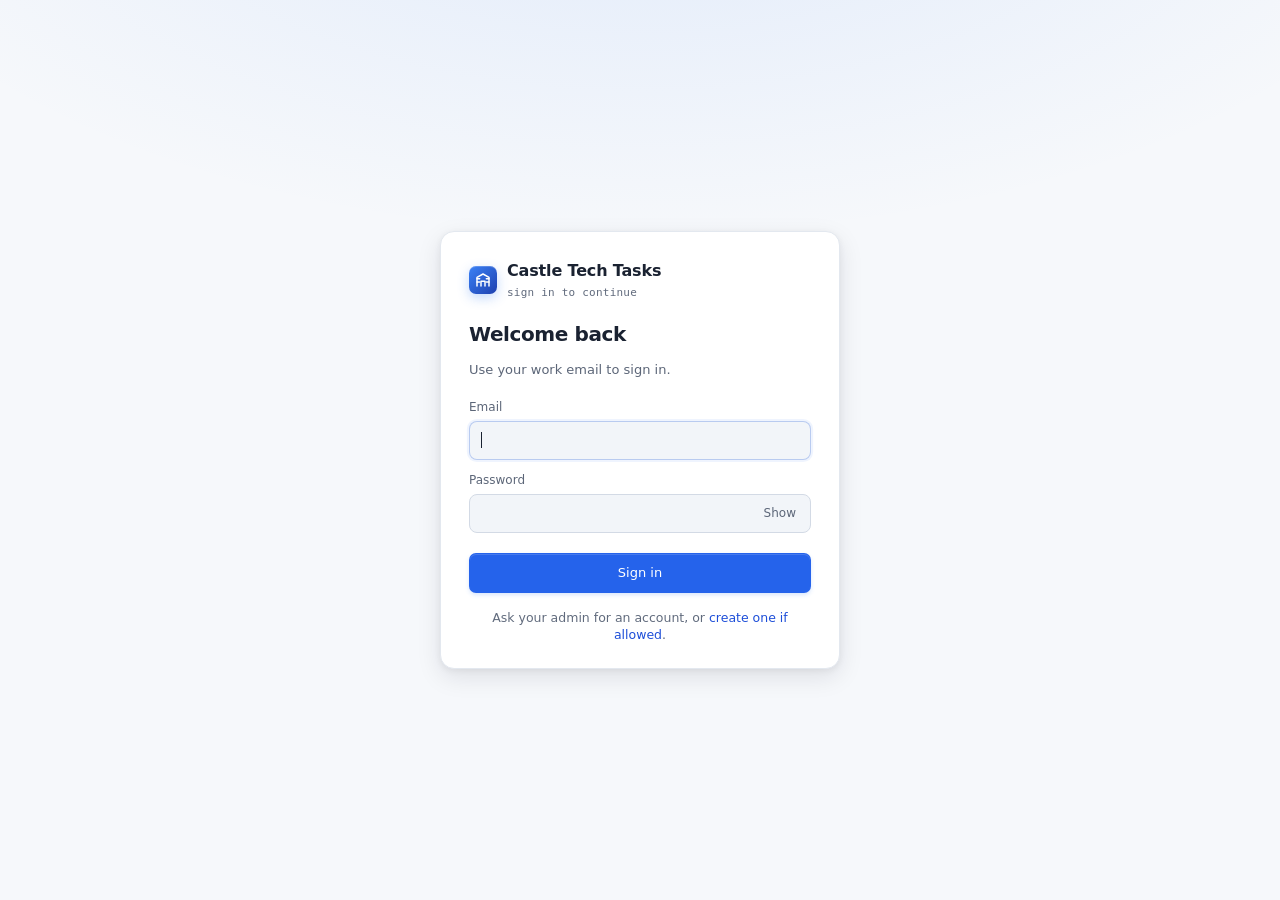
==== commit e7abd40a: "Fix comment 500, mobile dashboard reflow, and UI/UX polish Ran the full app end-to-end (PHP 8 + Mari" ====
--- a/index.html
+++ b/index.html
@@ -15,7 +15,7 @@
 <link rel="preconnect" href="https://fonts.googleapis.com">
 <link rel="preconnect" href="https://fonts.gstatic.com" crossorigin>
 <link href="https://fonts.googleapis.com/css2?family=Inter:wght@400;500;600;700&family=JetBrains+Mono:wght@400;500;600&display=swap" rel="stylesheet">
-<link rel="stylesheet" href="assets/css/app.css?v=29">
+<link rel="stylesheet" href="assets/css/app.css?v=32">
 <link rel="icon" type="image/svg+xml" href="assets/favicon.svg">
 <link rel="manifest" href="manifest.json">
 <link rel="apple-touch-icon" href="assets/icon.svg">
@@ -25,23 +25,23 @@
 <body>
 <div id="root"></div>
 
-<script src="assets/js/icons.js?v=29"></script>
-<script src="assets/js/api.js?v=29"></script>
-<script src="assets/js/ui.js?v=29"></script>
-<script src="assets/js/views/dashboard.js?v=29"></script>
-<script src="assets/js/views/kanban.js?v=29"></script>
-<script src="assets/js/views/list.js?v=29"></script>
-<script src="assets/js/views/checklist.js?v=29"></script>
-<script src="assets/js/views/calendar.js?v=29"></script>
-<script src="assets/js/views/timeline.js?v=29"></script>
-<script src="assets/js/views/detail.js?v=29"></script>
-<script src="assets/js/views/admin-extras.js?v=29"></script>
-<script src="assets/js/views/workload.js?v=29"></script>
-<script src="assets/js/views/activity.js?v=29"></script>
-<script src="assets/js/views/command-palette.js?v=29"></script>
-<script src="assets/js/views/goals.js?v=29"></script>
-<script src="assets/js/views/import.js?v=29"></script>
-<script src="assets/js/app.js?v=29"></script>
+<script src="assets/js/icons.js?v=32"></script>
+<script src="assets/js/api.js?v=32"></script>
+<script src="assets/js/ui.js?v=32"></script>
+<script src="assets/js/views/dashboard.js?v=32"></script>
+<script src="assets/js/views/kanban.js?v=32"></script>
+<script src="assets/js/views/list.js?v=32"></script>
+<script src="assets/js/views/checklist.js?v=32"></script>
+<script src="assets/js/views/calendar.js?v=32"></script>
+<script src="assets/js/views/timeline.js?v=32"></script>
+<script src="assets/js/views/detail.js?v=32"></script>
+<script src="assets/js/views/admin-extras.js?v=32"></script>
+<script src="assets/js/views/workload.js?v=32"></script>
+<script src="assets/js/views/activity.js?v=32"></script>
+<script src="assets/js/views/command-palette.js?v=32"></script>
+<script src="assets/js/views/goals.js?v=32"></script>
+<script src="assets/js/views/import.js?v=32"></script>
+<script src="assets/js/app.js?v=32"></script>
 <!-- PWA service worker: offline shell + fast static loads (never caches /api/). -->
 <script>if('serviceWorker' in navigator){window.addEventListener('load',function(){navigator.serviceWorker.register('sw.js').catch(function(){});});}</script>
 </body>
--- a/assets/css/app.css
+++ b/assets/css/app.css
@@ -537,6 +537,15 @@
 }
 .toast .toast-action:hover { background: var(--acc-border); color: var(--fg-0); }
 
+/* Banner shown when active filters hide every task on a board view */
+.filter-blank-note {
+  display: flex; align-items: center; justify-content: center; gap: 10px;
+  margin: 14px 20px 0; padding: 10px 14px; border-radius: 10px;
+  background: var(--amber-soft); border: 1px solid rgba(245,158,11,0.35);
+  color: var(--amber-fg); font-size: 13px; flex-shrink: 0;
+}
+.filter-blank-note .icon { flex-shrink: 0; }
+
 /* Running-timer chip in the topbar */
 .timer-chip {
   display: inline-flex; align-items: center; gap: 7px; padding: 5px 10px;
@@ -897,6 +906,17 @@
 .dash-grid > .col-8  { grid-column: span 8; }
 .dash-grid > .col-12 { grid-column: span 12; }
 
+/* KPI stat cards: full-width row that lays its own 4 cards out responsively so
+   they never crush 4-across on a phone (the main grid collapses to 1 column on
+   mobile, which the cards' own grid ignores). */
+.dash-grid > .dash-stats {
+  grid-column: 1 / -1;
+  display: grid; grid-template-columns: repeat(4, 1fr); gap: var(--sp-5);
+}
+@media (max-width: 640px) {
+  .dash-grid > .dash-stats { grid-template-columns: repeat(2, 1fr); gap: var(--sp-3); }
+}
+
 /* ---------- Compact density modifier ---------- */
 .app.density-compact .nav-item { padding: 5px 10px; }
 .app.density-compact .nav-proj { padding: 4px 10px; }
@@ -942,22 +962,31 @@
   .mobile-nav-scrim { display: none; }
 }
 
-/* ---------- MOBILE REFLOW: dashboard grid ---------- */
+/* ---------- MOBILE REFLOW: dashboard grid ----------
+   The dashboard widgets set their column span via an INLINE grid-column (e.g.
+   Card({gridColumn:'span 7'})), which a class-based selector can never override.
+   So the reflow forces the span with !important: a clean 2-up on tablets and a
+   single column on phones, with the greeting + KPI row always full width. */
 @media (max-width: 980px) {
   .dash-grid {
-    grid-template-columns: repeat(6, 1fr);
+    grid-template-columns: repeat(2, 1fr) !important;
     gap: var(--sp-3); padding: var(--sp-4);
   }
-  .dash-grid > .col-3 { grid-column: span 3; }
-  .dash-grid > .col-4 { grid-column: span 3; }
+  .dash-grid > * { grid-column: span 1 !important; }
+  .dash-grid > .dash-greeting,
+  .dash-grid > .dash-stats { grid-column: 1 / -1 !important; }
+}
+
+@media (max-width: 720px) {
+  .dash-grid {
+    grid-template-columns: 1fr !important;
+    gap: var(--sp-3); padding: var(--sp-3);
+  }
+  .dash-grid > * { grid-column: 1 / -1 !important; }
 }
 
 /* ---------- MOBILE REFLOW: list view -> stacked cards ---------- */
 @media (max-width: 720px) {
-  .dash-grid {
-    grid-template-columns: 1fr;
-    gap: var(--sp-3); padding: var(--sp-3);
-  }
   .dash-grid > [class*="col-"] { grid-column: 1 / -1; }
 
   /* Hide the column-headers entirely; rows become self-describing cards. */
@@ -1108,3 +1137,54 @@
   .chip, .reaction, .cal-event, .dp-day, .mbn-item { min-height: 32px; }
   .pop-item { min-height: 40px; }
 }
+
+/* ============================================================
+   UI POLISH — refinements toward Monday/Asana-grade fit & finish.
+   Grouped here so the base component rules above stay untouched.
+   ============================================================ */
+
+/* Modals (quick-add, profile): cap height and scroll the body so the
+   footer's primary action is always reachable on short/landscape
+   viewports. Header + footer stay pinned; only the body scrolls. */
+.modal { display: flex; flex-direction: column; max-height: 78vh; max-height: 78dvh; }
+.modal > .modal-head, .modal > .modal-foot { flex-shrink: 0; }
+.modal > .modal-body { flex: 1 1 auto; min-height: 0; overflow-y: auto; }
+
+/* Applied-filter cue: a set project/assignee/label filter now reads as
+   active at a glance (a category table-stake in Monday/Asana/Linear),
+   not only via its changed text. */
+.filter-pill.active {
+  background: var(--acc-soft); color: var(--acc-1);
+  border-color: var(--acc-border); border-style: solid;
+}
+.filter-pill.active .icon { color: var(--acc-1); }
+
+/* Collapsible list-group headers are clickable — give them the same
+   hover feedback as rows/nav items so they don't read as inert. */
+.list-group-head:hover { background: var(--bg-2); }
+
+/* Text selection was a ~10%-alpha wash (barely visible); make it legible
+   in both themes. */
+::selection { background: var(--acc-border); color: var(--fg-0); }
+
+/* Firefox scrollbar theming to match the tuned WebKit scrollbars above. */
+* { scrollbar-width: thin; scrollbar-color: var(--bg-4) transparent; }
+
+/* Topbar primary actions collapse to icon-only on phones so the bar never
+   overflows horizontally. The labels survive as title + aria-label, and
+   both actions are also reachable in the mobile bottom-nav. */
+@media (max-width: 640px) {
+  .topbar-action .btn-label { display: none; }
+  .topbar-action { padding: 6px 9px; }
+  .search { min-width: 120px; }
+}
+
+/* Toasts sit above the fixed mobile bottom-nav (so an Undo action and the
+   nav taps never overlap) and span the width on phones. */
+@media (max-width: 980px) {
+  .toast-host {
+    bottom: calc(72px + env(safe-area-inset-bottom, 0px));
+    left: 12px; right: 12px;
+  }
+  .toast { max-width: none; }
+}
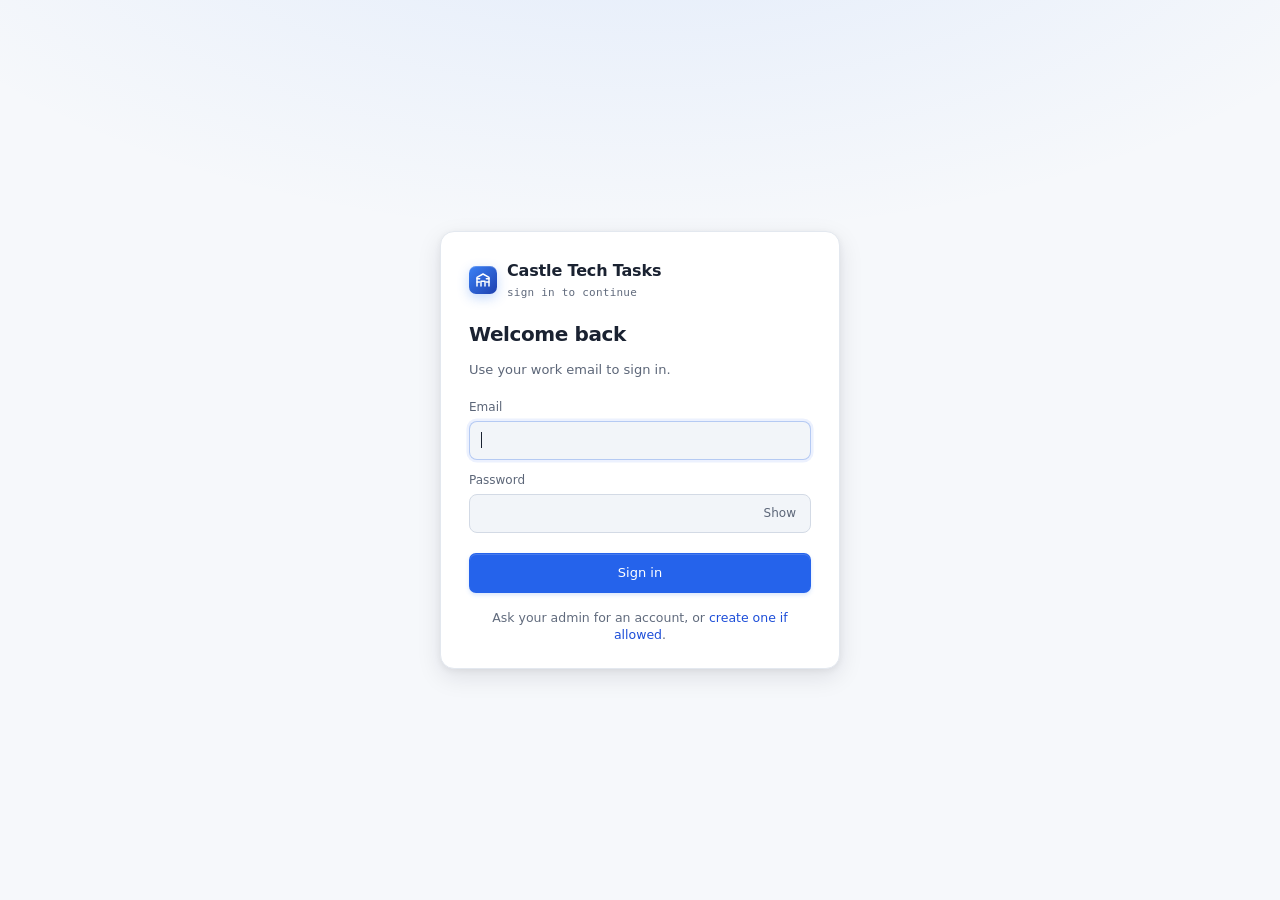
==== commit cee63af6: "Follow-ups: persist drawer drafts, fix weekly recurrence, loading skeletons - Persist in-drawer comp" ====
--- a/index.html
+++ b/index.html
@@ -15,7 +15,7 @@
 <link rel="preconnect" href="https://fonts.googleapis.com">
 <link rel="preconnect" href="https://fonts.gstatic.com" crossorigin>
 <link href="https://fonts.googleapis.com/css2?family=Inter:wght@400;500;600;700&family=JetBrains+Mono:wght@400;500;600&display=swap" rel="stylesheet">
-<link rel="stylesheet" href="assets/css/app.css?v=32">
+<link rel="stylesheet" href="assets/css/app.css?v=34">
 <link rel="icon" type="image/svg+xml" href="assets/favicon.svg">
 <link rel="manifest" href="manifest.json">
 <link rel="apple-touch-icon" href="assets/icon.svg">
@@ -25,23 +25,23 @@
 <body>
 <div id="root"></div>
 
-<script src="assets/js/icons.js?v=32"></script>
-<script src="assets/js/api.js?v=32"></script>
-<script src="assets/js/ui.js?v=32"></script>
-<script src="assets/js/views/dashboard.js?v=32"></script>
-<script src="assets/js/views/kanban.js?v=32"></script>
-<script src="assets/js/views/list.js?v=32"></script>
-<script src="assets/js/views/checklist.js?v=32"></script>
-<script src="assets/js/views/calendar.js?v=32"></script>
-<script src="assets/js/views/timeline.js?v=32"></script>
-<script src="assets/js/views/detail.js?v=32"></script>
-<script src="assets/js/views/admin-extras.js?v=32"></script>
-<script src="assets/js/views/workload.js?v=32"></script>
-<script src="assets/js/views/activity.js?v=32"></script>
-<script src="assets/js/views/command-palette.js?v=32"></script>
-<script src="assets/js/views/goals.js?v=32"></script>
-<script src="assets/js/views/import.js?v=32"></script>
-<script src="assets/js/app.js?v=32"></script>
+<script src="assets/js/icons.js?v=34"></script>
+<script src="assets/js/api.js?v=34"></script>
+<script src="assets/js/ui.js?v=34"></script>
+<script src="assets/js/views/dashboard.js?v=34"></script>
+<script src="assets/js/views/kanban.js?v=34"></script>
+<script src="assets/js/views/list.js?v=34"></script>
+<script src="assets/js/views/checklist.js?v=34"></script>
+<script src="assets/js/views/calendar.js?v=34"></script>
+<script src="assets/js/views/timeline.js?v=34"></script>
+<script src="assets/js/views/detail.js?v=34"></script>
+<script src="assets/js/views/admin-extras.js?v=34"></script>
+<script src="assets/js/views/workload.js?v=34"></script>
+<script src="assets/js/views/activity.js?v=34"></script>
+<script src="assets/js/views/command-palette.js?v=34"></script>
+<script src="assets/js/views/goals.js?v=34"></script>
+<script src="assets/js/views/import.js?v=34"></script>
+<script src="assets/js/app.js?v=34"></script>
 <!-- PWA service worker: offline shell + fast static loads (never caches /api/). -->
 <script>if('serviceWorker' in navigator){window.addEventListener('load',function(){navigator.serviceWorker.register('sw.js').catch(function(){});});}</script>
 </body>
--- a/assets/css/app.css
+++ b/assets/css/app.css
@@ -1,5 +1,9 @@
 /* ---------- TOKENS ---------- */
 :root{
+  /* Theme native form controls (checkbox, select list, date/number spinners,
+     autofill) so they match the dark surface by default instead of rendering
+     light-on-dark. Flipped to `light` in the light-theme roots below. */
+  color-scheme: dark;
   /* surfaces, warm-cool neutral with slight blue tilt */
   --bg-0: #0B0F17;        /* app background */
   --bg-1: #10151F;        /* sidebar */
@@ -84,6 +88,7 @@
 /* ---------- LIGHT THEME ---------- */
 /* Explicit opt-in via data-theme (lead sets this from localStorage). */
 :root[data-theme="light"]{
+  color-scheme: light;
   --bg-0: #F6F8FB;        /* app background */
   --bg-1: #FFFFFF;        /* sidebar */
   --bg-2: #FFFFFF;        /* panels */
@@ -132,6 +137,7 @@
 /* Follow OS preference only when no explicit data-theme is set. */
 @media (prefers-color-scheme: light){
   :root:not([data-theme]){
+    color-scheme: light;
     --bg-0: #F6F8FB;
     --bg-1: #FFFFFF;
     --bg-2: #FFFFFF;
@@ -193,7 +199,8 @@
   outline: 2px solid var(--acc-1);
   outline-offset: 2px;
 }
-::selection { background: var(--acc-soft); color: var(--fg-0); }
+/* ::selection is defined once, globally, further down in the polish section
+   (var(--acc-border) for legible selection in both themes). */
 ::-webkit-scrollbar { width: 10px; height: 10px; }
 ::-webkit-scrollbar-track { background: transparent; }
 ::-webkit-scrollbar-thumb { background: var(--bg-4); border-radius: 10px; border: 2px solid transparent; background-clip: padding-box; }
@@ -303,6 +310,27 @@
 .btn-ghost:hover { background: var(--bg-3); color: var(--fg-0); }
 .btn-muted { color: var(--fg-1); background: transparent; }
 .btn-muted:hover { background: var(--bg-2); color: var(--fg-0); }
+/* Destructive primary — used by confirmDialog({danger:true}) and the delete
+   actions in the list/drawer. Without this the "Delete" button rendered as bare
+   text and read as less prominent than the ghost "Cancel" beside it. */
+.btn-danger { background: var(--red); color: #fff; box-shadow: 0 1px 0 rgba(255,255,255,0.15) inset, 0 2px 4px rgba(239,68,68,0.22); }
+.btn-danger:hover { filter: brightness(1.08); transform: translateY(-0.5px); }
+.btn-danger:active { transform: translateY(0); }
+.btn-danger:disabled { opacity: 0.55; cursor: not-allowed; transform: none; filter: none; }
+
+/* Form field atom used by the comment composer (mentionTextarea), promptDialog,
+   and other inputs built in JS. These carried the class names `.input` /
+   `.mention-input` but had no rule, so they fell back to the native control —
+   near-white text (color:inherit) on the browser's white field = invisible in
+   the default dark theme. Drive them off the tokens like the rest of the app. */
+.input, .mention-input {
+  width: 100%; background: var(--bg-3); color: var(--fg-0);
+  border: 1px solid var(--line-2); border-radius: var(--radius-sm);
+  padding: 8px 10px; font: inherit; outline: none;
+  transition: border-color var(--dur-fast) var(--ease), box-shadow var(--dur-fast) var(--ease);
+}
+.input:focus, .mention-input:focus { border-color: var(--acc-border); box-shadow: 0 0 0 3px var(--acc-soft); }
+.input::placeholder, .mention-input::placeholder { color: var(--fg-4); }
 
 /* View switcher tabs */
 .view-tabs { display: flex; gap: 2px; background: var(--bg-2); padding: 3px; border-radius: 8px; border: 1px solid var(--line); flex-shrink: 0; }
@@ -409,7 +437,7 @@
 .modal {
   position: fixed; top: 18%; left: 50%; transform: translateX(-50%);
   width: 560px; max-width: calc(100vw - 40px);
-  background: var(--bg-2); border: 1px solid var(--line-2); border-radius: 14px;
+  background: var(--bg-2); border: 1px solid var(--line-2); border-radius: var(--radius-lg);
   box-shadow: var(--shadow-pop); z-index: 71; animation: scaleIn 0.15s;
 }
 .modal-head { padding: 18px 20px 10px; border-bottom: 1px solid var(--line); }
@@ -443,7 +471,7 @@
 .card-head .sub { font-size: 12px; color: var(--fg-3); margin-top: 2px; }
 
 /* ---------- List view ---------- */
-.list-wrap { background: var(--bg-2); border: 1px solid var(--line); border-radius: 12px; overflow: hidden; }
+.list-wrap { background: var(--bg-2); border: 1px solid var(--line); border-radius: var(--radius-lg); overflow: hidden; }
 .list-header, .list-row {
   display: grid;
   grid-template-columns: 26px 60px 1fr 140px 120px 110px 110px 80px 50px;
@@ -497,7 +525,7 @@
 .checkbox svg { stroke: white; }
 
 /* ---------- Calendar ---------- */
-.cal-grid { display: grid; grid-template-columns: repeat(7, 1fr); border: 1px solid var(--line); border-radius: 12px; overflow: hidden; background: var(--bg-2); flex: 1; min-height: 0; }
+.cal-grid { display: grid; grid-template-columns: repeat(7, 1fr); border: 1px solid var(--line); border-radius: var(--radius-lg); overflow: hidden; background: var(--bg-2); flex: 1; min-height: 0; }
 .cal-dow { padding: 10px 12px; font-size: 10.5px; color: var(--fg-3); font-weight: 600; letter-spacing: 0.06em; border-bottom: 1px solid var(--line); background: var(--bg-1); }
 .cal-cell { min-height: 110px; padding: 6px; display: flex; flex-direction: column; gap: 3px; min-width: 0; }
 .cal-cell:not(:nth-child(7n)):not(.last-row) { border-right: 1px solid var(--line); }
@@ -566,7 +594,7 @@
 .settings-modal {
   position: fixed; top: 5vh; left: 50%; transform: translateX(-50%);
   width: 960px; max-width: calc(100vw - 40px); height: 90vh;
-  background: var(--bg-2); border: 1px solid var(--line-2); border-radius: 14px;
+  background: var(--bg-2); border: 1px solid var(--line-2); border-radius: var(--radius-lg);
   box-shadow: var(--shadow-pop); z-index: 71;
   display: flex; flex-direction: column; animation: scaleIn 0.15s;
 }
@@ -827,9 +855,9 @@
   transition: background var(--dur-fast) var(--ease), border-color var(--dur-fast) var(--ease), transform var(--dur-fast) var(--ease);
 }
 .reaction:hover { background: var(--bg-4); transform: translateY(-0.5px); }
-.reaction .r-count { font-size: var(--fs-xs); color: var(--fg-2); font-variant-numeric: tabular-nums; }
+.reaction .reaction-count { font-size: var(--fs-xs); color: var(--fg-2); font-variant-numeric: tabular-nums; }
 .reaction.mine { background: var(--acc-soft); border-color: var(--acc-border); }
-.reaction.mine .r-count { color: var(--acc-1); }
+.reaction.mine .reaction-count { color: var(--acc-1); }
 
 /* ---------- Custom fields ---------- */
 .cf-field { display: flex; flex-direction: column; gap: var(--sp-1); margin-bottom: var(--sp-3); }
@@ -893,6 +921,23 @@
 .empty-cta .empty-icon .icon { width: 26px; height: 26px; }
 .empty-cta h3 { margin: 0; font-size: var(--fs-lg); font-weight: var(--fw-semibold); color: var(--fg-0); letter-spacing: -0.01em; }
 .empty-cta p { margin: 0; font-size: var(--fs-md); color: var(--fg-2); line-height: 1.5; }
+
+/* ---------- Loading skeletons ---------- */
+/* A shimmering placeholder used instead of bare "Loading…" text. Built on the
+   surface tokens so it works in both themes; motion is dropped under
+   prefers-reduced-motion. Use via Skeleton()/SkeletonRows() in ui.js. */
+@keyframes pm-shimmer { 0% { background-position: 200% 0; } 100% { background-position: -200% 0; } }
+.skeleton {
+  background: linear-gradient(90deg, var(--bg-3) 25%, var(--bg-4) 37%, var(--bg-3) 63%);
+  background-size: 200% 100%;
+  animation: pm-shimmer 1.3s ease-in-out infinite;
+  border-radius: var(--radius-sm);
+}
+.skeleton-line { height: 12px; margin: 8px 0; }
+.skeleton-row  { height: 44px; border-radius: var(--radius); margin-bottom: 8px; }
+.skeleton-card { height: 92px; border-radius: var(--radius-lg); }
+.skeleton-rows { width: 100%; }
+@media (prefers-reduced-motion: reduce) { .skeleton { animation: none; } }
 
 /* ---------- Dashboard responsive grid ---------- */
 .dash-grid {
@@ -1136,6 +1181,10 @@
   .icon-btn.sm { min-width: 32px; min-height: 32px; }
   .chip, .reaction, .cal-event, .dp-day, .mbn-item { min-height: 32px; }
   .pop-item { min-height: 40px; }
+  /* Primary nav (view tabs) + list toolbar (segmented group/sort) + buttons +
+     filter pills were below the ~44px touch target the rest of the app honors.
+     Grow the hit area on coarse pointers without changing the desktop look. */
+  .btn, .view-tab, .filter-pill, .segmented button { min-height: 38px; }
 }
 
 /* ============================================================
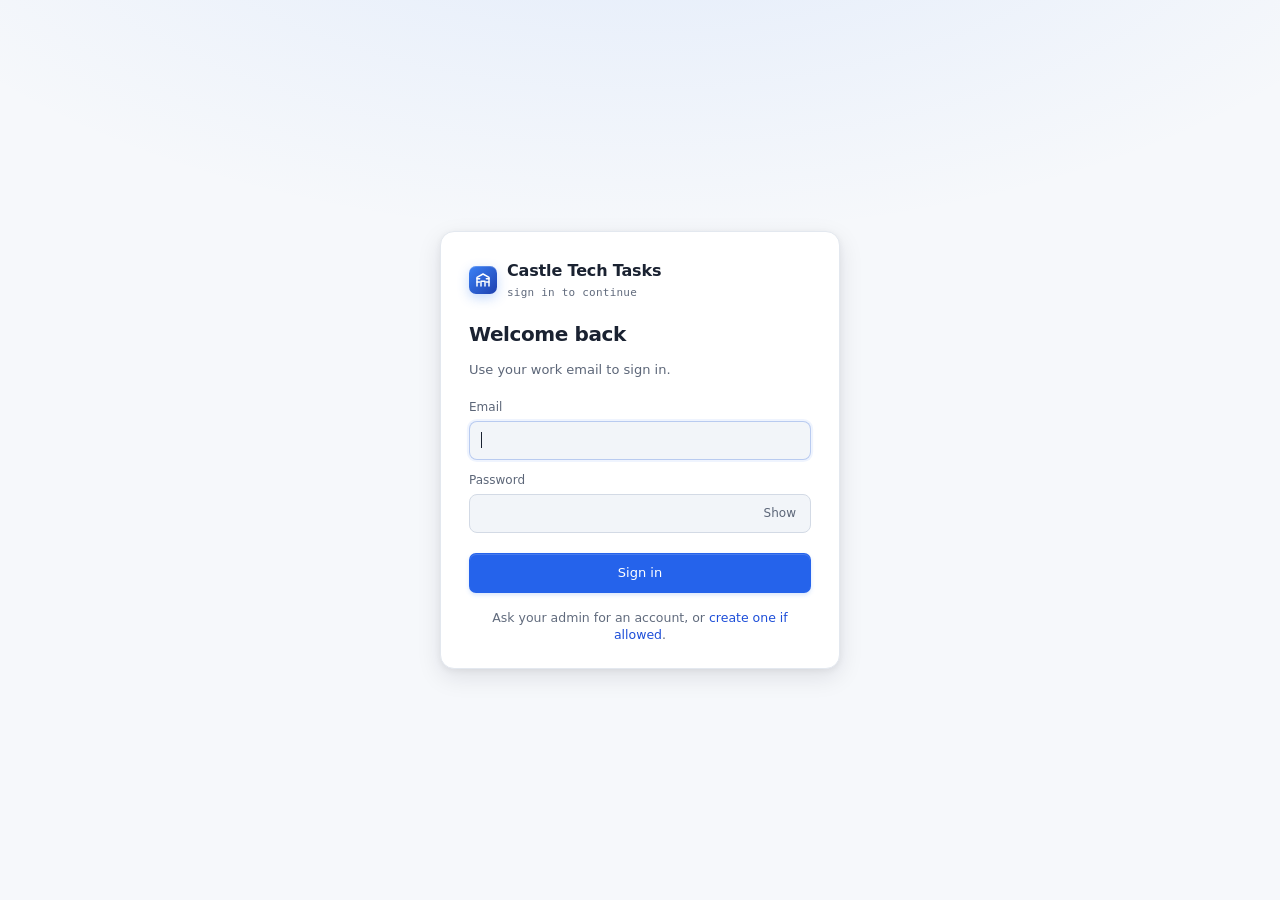
==== commit aad03794: "Beta polish: fix 61 verified defects across security, features, and UI Security / private projects: " ====
--- a/index.html
+++ b/index.html
@@ -15,7 +15,7 @@
 <link rel="preconnect" href="https://fonts.googleapis.com">
 <link rel="preconnect" href="https://fonts.gstatic.com" crossorigin>
 <link href="https://fonts.googleapis.com/css2?family=Inter:wght@400;500;600;700&family=JetBrains+Mono:wght@400;500;600&display=swap" rel="stylesheet">
-<link rel="stylesheet" href="assets/css/app.css?v=34">
+<link rel="stylesheet" href="assets/css/app.css?v=35">
 <link rel="icon" type="image/svg+xml" href="assets/favicon.svg">
 <link rel="manifest" href="manifest.json">
 <link rel="apple-touch-icon" href="assets/icon.svg">
@@ -25,23 +25,23 @@
 <body>
 <div id="root"></div>
 
-<script src="assets/js/icons.js?v=34"></script>
-<script src="assets/js/api.js?v=34"></script>
-<script src="assets/js/ui.js?v=34"></script>
-<script src="assets/js/views/dashboard.js?v=34"></script>
-<script src="assets/js/views/kanban.js?v=34"></script>
-<script src="assets/js/views/list.js?v=34"></script>
-<script src="assets/js/views/checklist.js?v=34"></script>
-<script src="assets/js/views/calendar.js?v=34"></script>
-<script src="assets/js/views/timeline.js?v=34"></script>
-<script src="assets/js/views/detail.js?v=34"></script>
-<script src="assets/js/views/admin-extras.js?v=34"></script>
-<script src="assets/js/views/workload.js?v=34"></script>
-<script src="assets/js/views/activity.js?v=34"></script>
-<script src="assets/js/views/command-palette.js?v=34"></script>
-<script src="assets/js/views/goals.js?v=34"></script>
-<script src="assets/js/views/import.js?v=34"></script>
-<script src="assets/js/app.js?v=34"></script>
+<script src="assets/js/icons.js?v=35"></script>
+<script src="assets/js/api.js?v=35"></script>
+<script src="assets/js/ui.js?v=35"></script>
+<script src="assets/js/views/dashboard.js?v=35"></script>
+<script src="assets/js/views/kanban.js?v=35"></script>
+<script src="assets/js/views/list.js?v=35"></script>
+<script src="assets/js/views/checklist.js?v=35"></script>
+<script src="assets/js/views/calendar.js?v=35"></script>
+<script src="assets/js/views/timeline.js?v=35"></script>
+<script src="assets/js/views/detail.js?v=35"></script>
+<script src="assets/js/views/admin-extras.js?v=35"></script>
+<script src="assets/js/views/workload.js?v=35"></script>
+<script src="assets/js/views/activity.js?v=35"></script>
+<script src="assets/js/views/command-palette.js?v=35"></script>
+<script src="assets/js/views/goals.js?v=35"></script>
+<script src="assets/js/views/import.js?v=35"></script>
+<script src="assets/js/app.js?v=35"></script>
 <!-- PWA service worker: offline shell + fast static loads (never caches /api/). -->
 <script>if('serviceWorker' in navigator){window.addEventListener('load',function(){navigator.serviceWorker.register('sw.js').catch(function(){});});}</script>
 </body>
--- a/assets/css/app.css
+++ b/assets/css/app.css
@@ -285,14 +285,17 @@
   margin-left: auto; display: flex; align-items: center; gap: 8px;
   background: var(--bg-2); border: 1px solid var(--line); border-radius: 8px;
   padding: 6px 10px; width: min(320px, 44vw); min-width: 170px; transition: all 0.15s;
+  overflow: hidden;
 }
 .search:focus-within { border-color: var(--acc-border); background: var(--bg-3); box-shadow: 0 0 0 3px var(--acc-soft); }
-.search input { flex:1; background: none; border: 0; outline: none; font-size: 13px; color: var(--fg-0); }
+/* min-width:0 lets the input shrink with the box on narrow screens (its
+   intrinsic ~174px otherwise overflows under the topbar buttons). */
+.search input { flex:1; min-width: 0; background: none; border: 0; outline: none; font-size: 13px; color: var(--fg-0); }
 .search input::placeholder { color: var(--fg-3); }
 .search .kbd { font-family: var(--font-mono); font-size: 10.5px; color: var(--fg-3); background: var(--bg-3); border: 1px solid var(--line-2); padding: 1px 5px; border-radius: 4px; }
 .search:focus-within .kbd { display: none; }
 
-.icon-btn { width: 32px; height: 32px; border-radius: 7px; display: grid; place-items: center; color: var(--fg-2); position: relative; }
+.icon-btn { width: 32px; height: 32px; border-radius: 7px; display: grid; place-items: center; color: var(--fg-2); position: relative; flex-shrink: 0; }
 .icon-btn:hover { background: var(--bg-2); color: var(--fg-0); }
 .icon-btn .icon { width: 16px; height: 16px; }
 .icon-btn.sm { width: 22px; height: 22px; }
@@ -463,6 +466,15 @@
   .drawer-body { padding: 14px 14px 22px; }
 }
 
+/* Dialogs built by ui.js modal() (confirm/prompt — class "modal dialog") can be
+   launched from inside the task drawer (z 72): lift the dialog and its own
+   scrim above it, or the drawer paints over the dialog's Save/Delete buttons.
+   Only the scrim modal() renders (the .dialog's previous sibling) is raised —
+   the bare .scrim stays at 70 so the drawer's own scrim keeps sitting UNDER
+   the drawer. Still below the mobile nav (85/90) and .popover (100). */
+.modal.dialog { z-index: 74; }
+.scrim:has(+ .modal.dialog) { z-index: 73; }
+
 /* ---------- Generic card (dashboard) ---------- */
 .card { background: var(--bg-2); border: 1px solid var(--line); border-radius: var(--radius-lg); overflow: hidden; transition: border-color var(--dur) var(--ease), box-shadow var(--dur) var(--ease), transform var(--dur) var(--ease); }
 .card:hover { border-color: var(--line-2); box-shadow: var(--shadow-2); transform: translateY(-1px); }
@@ -474,7 +486,7 @@
 .list-wrap { background: var(--bg-2); border: 1px solid var(--line); border-radius: var(--radius-lg); overflow: hidden; }
 .list-header, .list-row {
   display: grid;
-  grid-template-columns: 26px 60px 1fr 140px 120px 110px 110px 80px 50px;
+  grid-template-columns: 64px 60px 1fr 140px 120px 110px 110px 80px 50px;
   padding: 10px 14px; align-items: center;
 }
 .list-header { border-bottom: 1px solid var(--line); font-size: 11px; color: var(--fg-3); letter-spacing: 0.06em; text-transform: uppercase; font-weight: 600; background: var(--bg-1); }
@@ -525,8 +537,11 @@
 .checkbox svg { stroke: white; }
 
 /* ---------- Calendar ---------- */
-.cal-grid { display: grid; grid-template-columns: repeat(7, 1fr); border: 1px solid var(--line); border-radius: var(--radius-lg); overflow: hidden; background: var(--bg-2); flex: 1; min-height: 0; }
-.cal-dow { padding: 10px 12px; font-size: 10.5px; color: var(--fg-3); font-weight: 600; letter-spacing: 0.06em; border-bottom: 1px solid var(--line); background: var(--bg-1); }
+/* overflow-y:auto (not hidden): a 6-week month at 110px/cell overruns common
+   laptop heights and nothing else scrolls the grid — hidden made the last
+   week's chips unreachable. */
+.cal-grid { display: grid; grid-template-columns: repeat(7, 1fr); border: 1px solid var(--line); border-radius: var(--radius-lg); overflow-y: auto; overflow-x: hidden; background: var(--bg-2); flex: 1; min-height: 0; }
+.cal-dow { position: sticky; top: 0; z-index: 2; padding: 10px 12px; font-size: 10.5px; color: var(--fg-3); font-weight: 600; letter-spacing: 0.06em; border-bottom: 1px solid var(--line); background: var(--bg-1); }
 .cal-cell { min-height: 110px; padding: 6px; display: flex; flex-direction: column; gap: 3px; min-width: 0; }
 .cal-cell:not(:nth-child(7n)):not(.last-row) { border-right: 1px solid var(--line); }
 .cal-cell.not-in-month { background: var(--bg-1); opacity: 0.55; }
@@ -720,12 +735,19 @@
   font-family: var(--font-mono);
 }
 .notif-panel {
-  position: absolute; z-index: 100; top: calc(100% + 8px); right: 0;
   width: min(380px, calc(100vw - 24px)); max-height: min(70vh, 560px);
   display: flex; flex-direction: column; overflow: hidden;
   background: var(--bg-2); border: 1px solid var(--line-2);
   border-radius: var(--radius-lg); box-shadow: var(--shadow-pop);
   animation: scaleIn var(--dur) var(--ease); transform-origin: top right;
+}
+/* The panel is portalled inside openPopover's .popover shell — it must lay out
+   in-flow there (no self-positioning, or the shell renders as an empty pill
+   above it). Collapse the doubled chrome: -6px cancels the shell's padding so
+   the head divider and rows run edge to edge inside the shell's border. */
+.popover > .notif-panel {
+  margin: -6px; border: none; box-shadow: none;
+  border-radius: calc(var(--radius) - 1px); animation: none;
 }
 .notif-panel-head {
   display: flex; align-items: center; gap: var(--sp-2);
@@ -987,6 +1009,7 @@
   .topbar { padding: 0 12px; gap: 8px; }
   .crumbs { display: none; }
   .search { width: min(250px, 52vw); }
+  .search .kbd { display: none; } /* keyboard hint is meaningless on touch */
   .filters { padding: 10px 12px; gap: 8px; overflow-x: auto; }
   .mobile-nav-toggle { display: grid; flex-shrink: 0; }
   .mobile-nav-scrim { z-index: 85; border: 0; width: 100%; }
@@ -1040,7 +1063,9 @@
 
   .list-row {
     display: grid;
-    grid-template-columns: 26px 1fr auto;
+    /* auto, not a fixed track: the check cell holds grip + select + done-toggle
+       (~54px) and the header that would need aligning is hidden here. */
+    grid-template-columns: auto 1fr auto;
     grid-template-areas:
       "check title title";
     gap: 2px var(--sp-2);
@@ -1107,6 +1132,18 @@
     flex: 1 1 100%; white-space: normal; font-size: var(--fs-md);
     padding: var(--sp-2); border-radius: var(--radius-sm);
   }
+  /* Stack the unscheduled rail under the agenda instead of squeezing beside
+     it. !important beats the inline flex/border/padding from calendar.js
+     (precedent: the .tl-axis-cell override above). */
+  .cal-wrap { flex-direction: column; }
+  .cal-rail {
+    flex: 1 1 auto !important;
+    border-left: none !important;
+    padding-left: 0 !important;
+    border-top: 1px solid var(--line);
+    padding-top: var(--sp-3);
+  }
+  .cal-rail .cal-event { flex: 0 0 auto; }
 }
 
 @media (prefers-reduced-motion: reduce) {
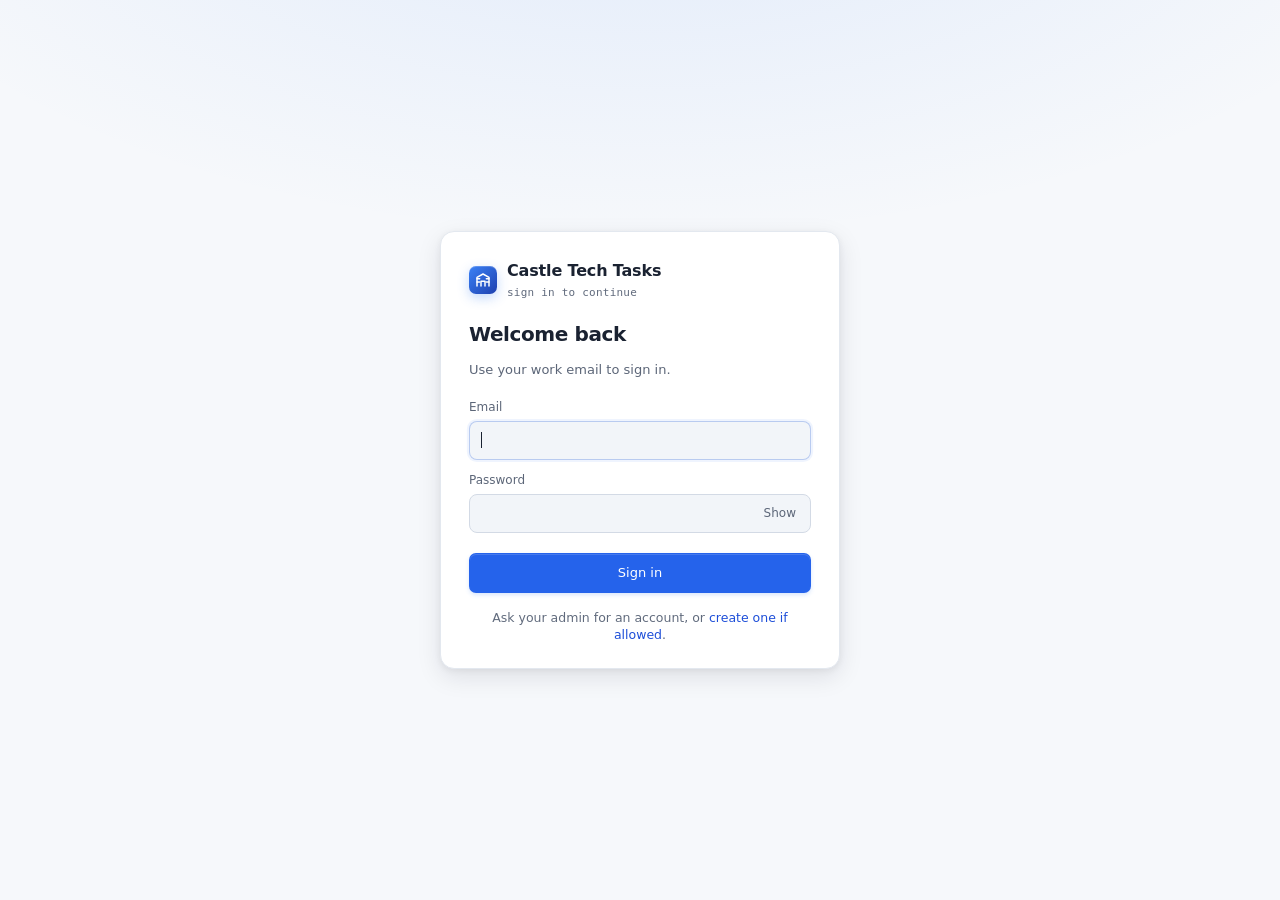
==== commit 944f5217: "Mobile UI/UX: fix scrolling, reclaim the chrome budget, polish per view Functionality was fine on a " ====
--- a/index.html
+++ b/index.html
@@ -15,7 +15,7 @@
 <link rel="preconnect" href="https://fonts.googleapis.com">
 <link rel="preconnect" href="https://fonts.gstatic.com" crossorigin>
 <link href="https://fonts.googleapis.com/css2?family=Inter:wght@400;500;600;700&family=JetBrains+Mono:wght@400;500;600&display=swap" rel="stylesheet">
-<link rel="stylesheet" href="assets/css/app.css?v=35">
+<link rel="stylesheet" href="assets/css/app.css?v=36">
 <link rel="icon" type="image/svg+xml" href="assets/favicon.svg">
 <link rel="manifest" href="manifest.json">
 <link rel="apple-touch-icon" href="assets/icon.svg">
@@ -25,23 +25,23 @@
 <body>
 <div id="root"></div>
 
-<script src="assets/js/icons.js?v=35"></script>
-<script src="assets/js/api.js?v=35"></script>
-<script src="assets/js/ui.js?v=35"></script>
-<script src="assets/js/views/dashboard.js?v=35"></script>
-<script src="assets/js/views/kanban.js?v=35"></script>
-<script src="assets/js/views/list.js?v=35"></script>
-<script src="assets/js/views/checklist.js?v=35"></script>
-<script src="assets/js/views/calendar.js?v=35"></script>
-<script src="assets/js/views/timeline.js?v=35"></script>
-<script src="assets/js/views/detail.js?v=35"></script>
-<script src="assets/js/views/admin-extras.js?v=35"></script>
-<script src="assets/js/views/workload.js?v=35"></script>
-<script src="assets/js/views/activity.js?v=35"></script>
-<script src="assets/js/views/command-palette.js?v=35"></script>
-<script src="assets/js/views/goals.js?v=35"></script>
-<script src="assets/js/views/import.js?v=35"></script>
-<script src="assets/js/app.js?v=35"></script>
+<script src="assets/js/icons.js?v=36"></script>
+<script src="assets/js/api.js?v=36"></script>
+<script src="assets/js/ui.js?v=36"></script>
+<script src="assets/js/views/dashboard.js?v=36"></script>
+<script src="assets/js/views/kanban.js?v=36"></script>
+<script src="assets/js/views/list.js?v=36"></script>
+<script src="assets/js/views/checklist.js?v=36"></script>
+<script src="assets/js/views/calendar.js?v=36"></script>
+<script src="assets/js/views/timeline.js?v=36"></script>
+<script src="assets/js/views/detail.js?v=36"></script>
+<script src="assets/js/views/admin-extras.js?v=36"></script>
+<script src="assets/js/views/workload.js?v=36"></script>
+<script src="assets/js/views/activity.js?v=36"></script>
+<script src="assets/js/views/command-palette.js?v=36"></script>
+<script src="assets/js/views/goals.js?v=36"></script>
+<script src="assets/js/views/import.js?v=36"></script>
+<script src="assets/js/app.js?v=36"></script>
 <!-- PWA service worker: offline shell + fast static loads (never caches /api/). -->
 <script>if('serviceWorker' in navigator){window.addEventListener('load',function(){navigator.serviceWorker.register('sw.js').catch(function(){});});}</script>
 </body>
--- a/assets/css/app.css
+++ b/assets/css/app.css
@@ -186,7 +186,15 @@
 
 *, *::before, *::after { box-sizing: border-box; }
 html, body { margin:0; padding:0; background: var(--bg-0); color: var(--fg-0); font-family: var(--font-sans); font-size: 14px; line-height: 1.4; -webkit-font-smoothing: antialiased; }
-body { min-height: 100vh; overflow: hidden; }
+body { min-height: 100vh; min-height: 100dvh; overflow: hidden; }
+/* App-shell scrolling: the document itself never scrolls (on any size), so the
+   chrome stays put and exactly one element owns each scroll axis. `overscroll-
+   behavior: none` on the root also suppresses the rubber-band / pull-to-refresh
+   that made the whole page feel loose on touch. */
+html { overscroll-behavior: none; }
+/* The grey flash Android paints over every tap reads as a rendering glitch on
+   a UI this dense; the components below all provide their own :active state. */
+* { -webkit-tap-highlight-color: transparent; }
 button { font: inherit; color: inherit; background: none; border: 0; cursor: pointer; padding: 0; }
 input, textarea { font: inherit; color: inherit; }
 button:disabled,
@@ -207,7 +215,12 @@
 ::-webkit-scrollbar-thumb:hover { background: var(--bg-5); background-clip: padding-box; border: 2px solid transparent; }
 
 /* ---------- LAYOUT ---------- */
-.app { display: grid; grid-template-columns: 248px 1fr; height: 100vh; width: 100vw; }
+/* dvh, not vh: on mobile browsers 100vh is the *large* viewport (as if the URL
+   bar were collapsed), so a vh-sized shell runs a toolbar's worth of height off
+   the bottom of the screen — which is what put the bottom nav and the last rows
+   of every list out of reach. dvh tracks the visible viewport; vh stays as the
+   fallback for browsers without it. */
+.app { display: grid; grid-template-columns: 248px 1fr; height: 100vh; height: 100dvh; width: 100%; overflow: hidden; }
 
 /* SIDEBAR */
 .sidebar { background: var(--bg-1); border-right: 1px solid var(--line); display: flex; flex-direction: column; min-height: 0; }
@@ -387,9 +400,23 @@
 }
 .filter-pill:hover { background: var(--bg-3); border-style: solid; }
 .filter-pill .icon { width: 12px; height: 12px; }
-
-/* content area */
-.content { flex: 1; min-height: 0; overflow: auto; position: relative; }
+/* Each filter control carries both a short label ("Project") and its current
+   value ("All projects"). In the toolbar it shows one of them: the category
+   name while nothing is selected, the value once something is ("Labels" ->
+   "2 labels"). In the phone Filters sheet both show, value pushed right. */
+.filter-pill .fs-value { display: none; }
+.filter-pill.show-value .fs-label { display: none; }
+.filter-pill.show-value .fs-value { display: inline; }
+.filter-pill .fs-label, .filter-pill .fs-value { white-space: nowrap; }
+.filter-pill .fs-icon { flex-shrink: 0; }
+
+/* content area — the app's single vertical scroller. `contain` stops a flick
+   that reaches the end from chaining into the document (and, on iOS, into the
+   browser's own overscroll). */
+.content {
+  flex: 1; min-height: 0; overflow: auto; position: relative;
+  overscroll-behavior-y: contain; -webkit-overflow-scrolling: touch;
+}
 
 /* ---------- TAGS / BADGES ---------- */
 .tag { display: inline-flex; align-items: center; gap: 5px; padding: 2px 8px; border-radius: 5px; font-size: 11.5px; font-weight: 500; letter-spacing: 0.01em; }
@@ -416,11 +443,14 @@
 .av-more { width: 22px; height: 22px; border-radius: 50%; background: var(--bg-4); color: var(--fg-1); display:grid; place-items:center; font-size: 10px; font-weight: 600; border: 2px solid var(--bg-3); margin-left: -6px; }
 
 /* ---------- POPOVER BASE ---------- */
+/* `fixed`, not `absolute`: openPopover() places it from getBoundingClientRect()
+   (viewport coordinates), which only matches an absolutely-positioned element
+   while the document scroll offset is 0. */
 .popover {
-  position: absolute; z-index: 100; background: var(--bg-2);
+  position: fixed; z-index: 100; background: var(--bg-2);
   border: 1px solid var(--line-2); border-radius: 10px;
   box-shadow: var(--shadow-pop); padding: 6px;
-  min-width: 220px;
+  min-width: 220px; overflow-y: auto; overscroll-behavior: contain;
   animation: scaleIn 0.12s ease-out; transform-origin: top left;
 }
 .popover-header { font-size: 11px; color: var(--fg-3); letter-spacing: 0.06em; text-transform: uppercase; padding: 8px 10px 6px; font-weight: 600; }
@@ -501,7 +531,7 @@
 
 /* ---------- Kanban ---------- */
 .kb-board { display: flex; gap: 14px; padding: 20px; align-items: flex-start; min-height: 100%; overflow-x: auto; }
-.kb-col { width: 300px; flex-shrink: 0; display: flex; flex-direction: column; max-height: calc(100vh - 180px); }
+.kb-col { width: 300px; flex-shrink: 0; display: flex; flex-direction: column; max-height: calc(100vh - 180px); max-height: calc(100dvh - 180px); }
 .kb-col-head {
   padding: 10px 12px; display: flex; align-items: center; gap: 8px;
   background: var(--bg-2); border: 1px solid var(--line);
@@ -546,6 +576,9 @@
 .cal-cell:not(:nth-child(7n)):not(.last-row) { border-right: 1px solid var(--line); }
 .cal-cell.not-in-month { background: var(--bg-1); opacity: 0.55; }
 .cal-daynum { font-size: 11.5px; font-weight: 600; width: 20px; height: 20px; border-radius: 5px; display: grid; place-items: center; color: var(--fg-1); }
+/* Weekday abbreviation beside the date — only needed by the phone agenda; the
+   month grid's column headers already carry it. */
+.cal-daylabel { display: none; }
 .cal-daynum.today { background: var(--acc-0); color: white; }
 .cal-cell.not-in-month .cal-daynum { color: var(--fg-4); }
 .cal-event { font-size: 11px; padding: 3px 6px; border-radius: 4px; cursor: pointer; overflow: hidden; white-space: nowrap; font-weight: 500; display: flex; align-items: center; min-width: 0; min-height: 20px; flex-shrink: 0; transition: filter var(--dur-fast) var(--ease), transform var(--dur-fast) var(--ease); }
@@ -996,21 +1029,26 @@
 .app.density-compact .notif-item { padding: var(--sp-2) var(--sp-3); }
 
 @media (max-width: 980px) {
-  body { overflow: auto; }
-  .app { grid-template-columns: 1fr; height: auto; min-height: 100vh; }
+  /* Keep the app-shell model on mobile too. The old layout let BOTH the
+     document and .content scroll, so a flick could move either one (or chain
+     between them) depending on where the finger landed — the single biggest
+     reason scrolling felt broken here. Now the shell is exactly one screen tall
+     and .content is the only vertical scroller. */
+  .app { grid-template-columns: 1fr; height: 100vh; height: 100dvh; }
   .sidebar {
     position: fixed; top: 0; left: 0; bottom: 0; width: min(84vw, 320px);
     z-index: 90; transform: translateX(-100%);
-    transition: transform 0.2s ease-out;
+    transition: transform 0.24s var(--ease);
     box-shadow: var(--shadow-pop);
+    padding-top: env(safe-area-inset-top, 0px);
+    padding-left: env(safe-area-inset-left, 0px);
+    will-change: transform;
   }
   .app.mobile-nav-open .sidebar { transform: translateX(0); }
-  .main { min-height: 100vh; }
-  .topbar { padding: 0 12px; gap: 8px; }
+  .main { min-height: 0; }
+  .topbar { padding: 0 8px 0 4px; gap: 4px; }
   .crumbs { display: none; }
-  .search { width: min(250px, 52vw); }
   .search .kbd { display: none; } /* keyboard hint is meaningless on touch */
-  .filters { padding: 10px 12px; gap: 8px; overflow-x: auto; }
   .mobile-nav-toggle { display: grid; flex-shrink: 0; }
   .mobile-nav-scrim { z-index: 85; border: 0; width: 100%; }
 
@@ -1021,7 +1059,9 @@
     flex-direction: row; overflow-x: auto; overflow-y: hidden;
     border-right: none; border-bottom: 1px solid var(--line);
     padding: 8px 10px; gap: 4px;
-  }
+    scrollbar-width: none;
+  }
+  .settings-tabs::-webkit-scrollbar { display: none; }
   .settings-tab { white-space: nowrap; flex-shrink: 0; }
 }
 
@@ -1074,12 +1114,15 @@
   }
   .list-row:hover { box-shadow: none; background: var(--bg-3); }
 
-  /* Secondary columns collapse out of the card on phones. */
+  /* Secondary columns collapse out of the card on phones. !important because
+     .col-progress carries an inline `display:flex` from list.js, which a plain
+     class rule loses to — it was leaving a stray progress bar stranded in the
+     checkbox gutter of every row. */
   .list-row .col-id,
   .list-row .col-labels,
   .list-row .col-assignees,
   .list-row .col-progress,
-  .list-row .col-actions { display: none; }
+  .list-row .col-actions { display: none !important; }
 
   /* Keep checkbox + title + a compact meta line (due / priority). */
   .list-row > .col-check,
@@ -1111,33 +1154,50 @@
 
 /* ---------- MOBILE REFLOW: calendar -> single-column agenda ---------- */
 @media (max-width: 640px) {
+  /* The whole agenda flows into .content (the page scroller) rather than being
+     a fixed-height inner scroller. `height:100%` on the root came from the
+     desktop month grid, which needs to fill the viewport; an agenda doesn't,
+     and keeping it turned the grid into a shrink-to-fit flex container — which
+     squashed every day row to 25px while its 40px event kept its size and
+     painted over the next day. */
+  .cal-root { height: auto !important; padding: 16px 14px 24px !important; }
   .cal-grid {
     display: flex; flex-direction: column;
-    border-radius: var(--radius); overflow: hidden;
+    border-radius: var(--radius); overflow: visible;
+    flex: 0 0 auto; min-height: 0;
   }
   .cal-dow { display: none; }
   .cal-cell.not-in-month { display: none; }
   .cal-cell {
+    flex: 0 0 auto;              /* never shrink below the events inside */
     min-height: 0;
     flex-direction: row; align-items: flex-start; flex-wrap: wrap;
     gap: var(--sp-2); padding: var(--sp-3) var(--sp-4);
     border-right: none !important;
     border-top: 1px solid var(--line);
   }
-  .cal-cell:first-child { border-top: none; }
-  /* Empty agenda days take little room. */
-  .cal-cell:not(:has(.cal-event)) { padding: var(--sp-1) var(--sp-4); opacity: 0.7; }
+  .cal-cell:first-child, .cal-cell[data-empty="1"] + .cal-cell { border-top: none; }
+  /* The date sits in its own fixed-width gutter so every event lines up. */
+  .cal-dayhead { flex: 0 0 56px; margin-bottom: 0 !important; align-items: baseline !important; }
   .cal-daynum { flex: 0 0 auto; }
   .cal-event {
     flex: 1 1 100%; white-space: normal; font-size: var(--fs-md);
     padding: var(--sp-2); border-radius: var(--radius-sm);
+  }
+  /* Nothing at all this month: say so rather than showing an empty box. */
+  .cal-grid.cal-agenda-blank { border: none; }
+  .cal-grid.cal-agenda-blank::after {
+    content: 'Nothing scheduled this month.';
+    display: block; padding: 32px 16px; text-align: center;
+    color: var(--fg-3); font-size: var(--fs-md);
   }
   /* Stack the unscheduled rail under the agenda instead of squeezing beside
      it. !important beats the inline flex/border/padding from calendar.js
      (precedent: the .tl-axis-cell override above). */
   .cal-wrap { flex-direction: column; }
   .cal-rail {
-    flex: 1 1 auto !important;
+    flex: 0 0 auto !important;
+    overflow: visible !important;
     border-left: none !important;
     padding-left: 0 !important;
     border-top: 1px solid var(--line);
@@ -1162,24 +1222,36 @@
     position: fixed;
     left: 0; right: 0; bottom: 0;
     z-index: 60;
-    background: var(--bg-1);
+    background: color-mix(in srgb, var(--bg-1) 88%, transparent);
+    -webkit-backdrop-filter: saturate(180%) blur(14px);
+    backdrop-filter: saturate(180%) blur(14px);
     border-top: 1px solid var(--line);
-    padding: 6px 4px calc(6px + env(safe-area-inset-bottom, 0px));
+    padding: 4px 4px calc(4px + var(--safe-b));
     justify-content: space-around;
     align-items: stretch;
   }
   .mbn-item {
     flex: 1;
-    display: flex; flex-direction: column; align-items: center; gap: 2px;
+    display: flex; flex-direction: column; align-items: center; gap: 3px;
     background: none; border: 0; color: var(--fg-3);
-    font: inherit; font-size: 10.5px; font-weight: var(--fw-medium, 500);
-    padding: 4px 2px; cursor: pointer; border-radius: var(--radius-sm);
-    transition: color var(--dur-fast) var(--ease), background var(--dur-fast) var(--ease);
-  }
-  .mbn-item.active, .mbn-item.mbn-new { color: var(--acc-1); }
-  .mbn-item:active { background: var(--bg-3); }
+    font: inherit; font-size: 10px; font-weight: var(--fw-medium, 500);
+    letter-spacing: 0.01em;
+    padding: 6px 2px; cursor: pointer; border-radius: var(--radius);
+    transition: color var(--dur-fast) var(--ease), background var(--dur-fast) var(--ease), transform var(--dur-fast) var(--ease);
+  }
+  .mbn-item .icon { transition: transform var(--dur) var(--ease); }
+  .mbn-item.active { color: var(--acc-1); }
+  .mbn-item.active .icon { transform: translateY(-1px); }
+  .mbn-item:active { background: var(--bg-3); transform: scale(0.94); }
+  /* The "New" action reads as the primary create affordance, not a peer tab. */
+  .mbn-item.mbn-new .icon {
+    background: var(--acc-0); color: #fff; border-radius: 999px;
+    width: 30px; height: 30px; padding: 5px;
+    box-shadow: 0 2px 8px rgba(59,130,246,0.35);
+  }
+  .mbn-item.mbn-new { color: var(--fg-2); }
   /* keep scrollable content clear of the fixed bar */
-  .content { padding-bottom: 76px; }
+  .content { padding-bottom: calc(var(--mbn-h) + var(--safe-b)); }
 }
 
 /* ----- Rendered Markdown (descriptions & comments) ----- */
@@ -1269,8 +1341,484 @@
    nav taps never overlap) and span the width on phones. */
 @media (max-width: 980px) {
   .toast-host {
-    bottom: calc(72px + env(safe-area-inset-bottom, 0px));
+    bottom: calc(var(--mbn-h) + 10px + var(--safe-b));
     left: 12px; right: 12px;
   }
   .toast { max-width: none; }
 }
+
+/* ==========================================================================
+   MOBILE UI/UX LAYER
+   --------------------------------------------------------------------------
+   Everything below is about making the phone experience a first-class one
+   rather than a squeezed desktop. Four themes run through it:
+
+     1. SCROLLING. One scroller per axis, `overscroll-behavior: contain` at
+        every boundary, and no `touch-action: none` on anything bigger than a
+        drag grip (see makeDraggable in ui.js).
+     2. CHROME BUDGET. The toolbar used to burn ~60% of a 844px screen before
+        the first task. It's now a single 52px strip plus a Filters sheet.
+     3. REACH & SIZE. 44px targets, 16px form text (anything smaller makes iOS
+        Safari zoom the page on focus), thumb-reachable sheets.
+     4. SAFE AREAS. Notch and home-indicator insets on every fixed edge.
+   ========================================================================== */
+
+:root {
+  --mbn-h: 60px;                           /* mobile bottom-nav height */
+  --safe-b: env(safe-area-inset-bottom, 0px);
+  --safe-t: env(safe-area-inset-top, 0px);
+}
+
+/* ---------- 1. Scroll containment ---------- */
+/* Every inner scroller stops its momentum at its own edge instead of handing
+   the rest of the flick to whatever is behind it. */
+.drawer-body, .modal-body, .settings-body, .notif-panel-body,
+.kb-col-body, .cal-grid, .sidebar-scroll, .popover, .view-strip, .filters {
+  overscroll-behavior: contain;
+  -webkit-overflow-scrolling: touch;
+}
+
+/* Horizontal strips (view tabs, filter row, board): scrollbars are noise on
+   touch, and the snap makes flicks land on a boundary rather than mid-item. */
+.pm-hscroll {
+  overflow-x: auto; overflow-y: hidden;
+  scrollbar-width: none; -ms-overflow-style: none;
+  -webkit-overflow-scrolling: touch;
+  overscroll-behavior-x: contain;
+  /* A soft fade at each end says "there's more this way" without a scrollbar.
+     The mask is inset by the scroll position so it disappears at either end. */
+  -webkit-mask-image: linear-gradient(to right, transparent 0, #000 14px, #000 calc(100% - 14px), transparent 100%);
+  mask-image: linear-gradient(to right, transparent 0, #000 14px, #000 calc(100% - 14px), transparent 100%);
+}
+.pm-hscroll::-webkit-scrollbar { display: none; }
+/* Fine pointers get a real scrollbar back — a mouse has no flick gesture and
+   the fade alone doesn't tell you the track is draggable. */
+@media (pointer: fine) {
+  .pm-hscroll { -webkit-mask-image: none; mask-image: none; }
+}
+
+/* Long-press-to-drag targets: stop iOS raising the selection callout /
+   magnifier while the press is being held, and give a clear "picked up" cue. */
+.drag-source { -webkit-touch-callout: none; }
+.drag-source.drag-armed {
+  transform: scale(1.02);
+  box-shadow: var(--shadow-pop);
+  border-color: var(--acc-border);
+  transition: transform var(--dur-fast) var(--ease), box-shadow var(--dur-fast) var(--ease);
+}
+@media (pointer: coarse) {
+  /* Text selection inside a card only ever fights the long-press gesture. */
+  .kb-card, .cal-event, .tl-bar, .list-row { user-select: none; }
+}
+
+/* ---------- 2. Popover-as-sheet (phones) ---------- */
+/* A 220px panel anchored under a pill is a desktop idiom. On a phone the same
+   content docks to the bottom of the screen: full width, under the thumb, and
+   incapable of opening off-screen. */
+.pop-sheet-scrim {
+  position: fixed; inset: 0; z-index: 99;
+  background: rgba(0,0,0,0.45); animation: fadeIn 0.15s;
+}
+.popover.pop-sheet {
+  position: fixed; inset: auto 0 0 0;
+  width: 100%; min-width: 0; max-width: none;
+  max-height: min(72dvh, 560px);
+  border-radius: var(--radius-lg) var(--radius-lg) 0 0;
+  border-left: none; border-right: none; border-bottom: none;
+  padding: 8px 8px calc(8px + var(--safe-b));
+  animation: sheetUp 0.22s var(--ease);
+  transform-origin: bottom center;
+}
+/* Grab handle — the universal "this sheet dismisses downward" affordance. */
+.popover.pop-sheet::before {
+  content: ''; display: block; margin: 2px auto 8px;
+  width: 36px; height: 4px; border-radius: 999px; background: var(--line-2);
+}
+.popover.pop-sheet .pop-item { min-height: 48px; font-size: var(--fs-base); }
+.popover.pop-sheet .popover-header { font-size: var(--fs-sm); padding: 10px 12px 6px; }
+.popover.pop-sheet .pop-search input { font-size: 16px; padding: 11px 12px; }
+@keyframes sheetUp { from { transform: translateY(100%); } to { transform: translateY(0); } }
+
+/* ---------- 3. Form controls on touch ---------- */
+/* iOS Safari zooms the viewport whenever a focused field's text is under 16px,
+   and never zooms back out — the single most common way a mobile web app feels
+   broken. Everything typeable goes to 16px on coarse pointers; the visual
+   weight is held back with padding rather than font-size. */
+@media (pointer: coarse) {
+  input, textarea, select,
+  .input, .mention-input,
+  .search input, .pop-search input,
+  .settings-form input, .settings-form select, .settings-form textarea,
+  .cf-field input, .cf-field select, .cf-field textarea,
+  .modal-title-input { font-size: 16px !important; }
+
+  /* Keep the touch targets honest (WCAG 2.5.8 is 24px; 44px is the platform
+     convention and what the rest of this file already aims at). */
+  .nav-item, .nav-proj, .settings-tab, .list-group-head { min-height: 44px; }
+  .toggle-switch { width: 44px; height: 26px; }
+  .toggle-switch::after { width: 22px; height: 22px; }
+  .toggle-switch.on::after { transform: translateX(18px); }
+  .checkbox { width: 22px !important; height: 22px !important; }
+  input[type=checkbox] { width: 20px; height: 20px; }
+  .btn { padding: 8px 14px; }
+}
+/* Native checkboxes ship a browser-blue tick that clashes with the palette in
+   both themes; accent-color puts them on the app's own accent. */
+input[type=checkbox], input[type=radio] { accent-color: var(--acc-0); }
+
+/* ==========================================================================
+   PHONE + SMALL TABLET  (<= 980px)
+   ========================================================================== */
+@media (max-width: 980px) {
+
+  /* ---------- Top bar ---------- */
+  /* Pinned by the shell (it's a flex sibling of the single scroller), tinted
+     and blurred so content scrolling under it stays legible, and extended into
+     the notch inset so a PWA doesn't render behind the status bar. */
+  .topbar {
+    height: calc(52px + var(--safe-t));
+    padding-top: var(--safe-t);
+    padding-left: calc(4px + env(safe-area-inset-left, 0px));
+    padding-right: calc(8px + env(safe-area-inset-right, 0px));
+    background: color-mix(in srgb, var(--bg-0) 86%, transparent);
+    -webkit-backdrop-filter: saturate(180%) blur(14px);
+    backdrop-filter: saturate(180%) blur(14px);
+    z-index: 30;
+  }
+  /* Current view name, shown in place of the desktop breadcrumb trail. */
+  .topbar-title {
+    font-size: 15px; font-weight: var(--fw-semibold); letter-spacing: -0.01em;
+    color: var(--fg-0); min-width: 0; overflow: hidden;
+    text-overflow: ellipsis; white-space: nowrap; margin-right: auto;
+  }
+  .topbar-title .topbar-title-sub {
+    display: block; font-size: 11px; font-weight: var(--fw-normal);
+    color: var(--fg-3); overflow: hidden; text-overflow: ellipsis; white-space: nowrap;
+  }
+  /* Search collapses to an icon in the bar and expands into its own full-width
+     row beneath it, so it stops competing with five other controls for 390px. */
+  .topbar-search-row {
+    display: flex; align-items: center; gap: 8px;
+    padding: 8px 12px; border-bottom: 1px solid var(--line);
+    background: var(--bg-0); flex-shrink: 0;
+  }
+  .topbar-search-row .search { margin-left: 0; flex: 1; width: auto; min-width: 0; max-width: none; }
+
+  /* ---------- Filter / view toolbar ---------- */
+  /* Was up to four wrapped rows (~390px of a 844px screen). Now one 52px strip:
+     a scroll-snapped view-tab rail plus a single Filters button whose badge
+     carries the active count. Everything it replaced lives in the sheet. */
+  .filters {
+    padding: 6px 8px; gap: 8px;
+    align-items: center;
+    padding-left: calc(8px + env(safe-area-inset-left, 0px));
+    padding-right: calc(8px + env(safe-area-inset-right, 0px));
+    overflow: visible;
+  }
+  /* Tablet and landscape-phone widths keep the desktop filter pills, so the tab
+     rail takes a row of its own — sharing one line with six pills squeezed it
+     to a sliver. Phones (below) put the pills in a sheet and share the row. */
+  .view-strip {
+    flex: 1 1 100%; min-width: 0;
+    scroll-snap-type: x proximity;
+  }
+  .view-strip .view-tabs {
+    border: none; background: none; padding: 0; gap: 4px;
+    width: max-content; min-width: 100%; overflow: visible;
+  }
+  .view-tab {
+    scroll-snap-align: center; flex-shrink: 0;
+    border-radius: 999px; padding: 8px 12px;
+    background: var(--bg-2); border: 1px solid var(--line);
+    color: var(--fg-2);
+  }
+  .view-tab .icon { width: 15px; height: 15px; }
+  .view-tab.active {
+    background: var(--acc-soft); color: var(--acc-1);
+    border-color: var(--acc-border); box-shadow: none;
+  }
+  /* Labels are what make a pill rail scannable; the desktop rule at 1024px
+     hides them for a cramped icon strip, which is worse on a phone, not better. */
+  .view-strip .view-tab-label { display: inline; font-size: 12.5px; }
+
+  .filters-trigger {
+    flex-shrink: 0; position: relative;
+    border-style: solid; padding: 8px 12px; border-radius: 999px;
+  }
+  .filters-trigger .filters-count {
+    min-width: 17px; height: 17px; padding: 0 5px; border-radius: 999px;
+    background: var(--acc-0); color: #fff; font-size: 10.5px;
+    font-weight: var(--fw-bold); line-height: 17px; text-align: center;
+    font-family: var(--font-mono);
+  }
+  .filters-trigger.active { background: var(--acc-soft); border-color: var(--acc-border); color: var(--acc-1); }
+
+  /* Rows inside the Filters sheet: full-width, label left, current value right. */
+  .filter-sheet { display: flex; flex-direction: column; }
+  .filter-sheet-row {
+    display: flex !important; align-items: center; gap: 12px; width: 100%;
+    padding: 13px 4px !important; min-height: 52px;
+    border: none; border-bottom: 1px solid var(--line);
+    border-radius: 0; background: none !important;
+    font-size: var(--fs-base) !important; color: var(--fg-1); text-align: left;
+  }
+  .filter-sheet-row:last-of-type { border-bottom: none; }
+  .filter-sheet-row .fs-icon { color: var(--fg-3); width: 17px; height: 17px; flex-shrink: 0; }
+  /* Both halves show here, whatever the toolbar chose to display. */
+  .filter-sheet-row .fs-label { display: block !important; flex-shrink: 0; color: var(--fg-1); }
+  .filter-sheet-row .fs-value {
+    display: block !important;
+    margin-left: auto; color: var(--fg-3); min-width: 0;
+    overflow: hidden; text-overflow: ellipsis; white-space: nowrap;
+  }
+  .filter-sheet-row .fs-chev { color: var(--fg-4); flex-shrink: 0; transform: rotate(-90deg); }
+  .filter-sheet-row.is-set .fs-icon { color: var(--acc-1); }
+  .filter-sheet-row.is-set .fs-value { color: var(--acc-1); font-weight: var(--fw-medium); }
+  .filter-sheet-row:active { background: var(--bg-3) !important; }
+  .filter-sheet-foot {
+    display: flex; gap: 8px; align-items: center; flex-wrap: wrap;
+    padding-top: 14px; margin-top: 10px; border-top: 1px solid var(--line);
+  }
+  .filter-sheet-foot .filters-utilities { margin-left: 0 !important; gap: 8px; }
+  .filter-sheet-foot .btn { min-height: 40px; }
+  /* The sheet prints the visible-task count itself, on the left. */
+  .filter-sheet-foot .filters-count-label { display: none; }
+  /* "Completed tasks" is a toggle, not a drill-in — no chevron, and the value
+     carries the on/off state. */
+  .filter-sheet-row[aria-pressed] .fs-chev { display: none; }
+  .filter-sheet-row[aria-pressed="true"] .fs-value { color: var(--acc-1); }
+
+  /* ---------- Sidebar (slide-over) ---------- */
+  .sidebar-scroll { padding-bottom: 16px; }
+  .sidebar-footer { padding-bottom: calc(10px + var(--safe-b)); }
+  .nav-item, .nav-proj { padding: 10px 12px; font-size: 14px; }
+  .nav-item .icon { width: 18px; height: 18px; }
+  .brand { padding: 16px 16px 12px; }
+  .mobile-nav-scrim { background: rgba(0,0,0,0.5); }
+
+  /* ---------- Modals become bottom sheets ---------- */
+  /* A centred box that starts 18% down the screen is the wrong shape on a
+     phone: the primary action lands mid-screen and the software keyboard
+     covers it. Docked to the bottom, the action stays under the thumb and
+     above the keyboard. */
+  .modal {
+    top: auto; bottom: 0; left: 0; right: 0;
+    transform: none; width: 100%; max-width: 100%;
+    border-radius: var(--radius-lg) var(--radius-lg) 0 0;
+    border-left: none; border-right: none; border-bottom: none;
+    max-height: 92dvh;
+    animation: sheetUp 0.22s var(--ease);
+  }
+  .modal::before {
+    content: ''; display: block; margin: 8px auto 0;
+    width: 36px; height: 4px; border-radius: 999px; background: var(--line-2);
+    flex-shrink: 0;
+  }
+  .modal-head { padding: 12px 16px 10px; }
+  .modal-body { padding: 12px 16px; }
+  .modal-foot {
+    padding: 12px 16px calc(12px + var(--safe-b));
+    gap: 8px;
+  }
+  /* Stacked, full-width actions read better than a cramped right-aligned row. */
+  .modal-foot { justify-content: stretch; }
+  .modal-foot .hstack { width: 100%; margin-left: 0 !important; }
+  .modal-foot > .btn, .modal-foot .hstack .btn {
+    flex: 1; justify-content: center; min-height: 46px; margin-left: 0 !important;
+  }
+  .modal-foot .hint { display: none; }
+
+  /* ---------- Settings: full screen ---------- */
+  .settings-modal {
+    top: 0; left: 0; right: 0; bottom: 0;
+    transform: none; width: 100%; max-width: 100%;
+    height: 100dvh; border-radius: 0; border: none;
+  }
+  .settings-head { padding: calc(12px + var(--safe-t)) 14px 12px; }
+  .settings-body { padding: 16px 14px calc(24px + var(--safe-b)); }
+  .settings-form { grid-template-columns: 1fr; padding: 12px; }
+  .settings-form .check-grid { grid-template-columns: 1fr; }
+  /* Name on its own line, actions beneath it. Sharing one line squeezed long
+     project names into a three-line column beside three buttons. */
+  .settings-row { flex-wrap: wrap; gap: 8px 12px; }
+  .settings-row .row-main { flex: 1 1 100%; }
+  .settings-row .row-actions { margin-left: auto; flex-wrap: wrap; gap: 6px; }
+  .settings-row .row-actions .btn { min-height: 38px; }
+  .settings-section-head { flex-direction: column; gap: 8px; }
+
+  /* ---------- Task drawer: full-screen sheet ---------- */
+  .drawer {
+    width: 100%; max-width: 100%;
+    padding-top: var(--safe-t);
+    animation: sheetUp 0.24s var(--ease);
+  }
+  /* The header must survive scrolling — Close and Delete were only reachable by
+     scrolling a 1900px drawer back to the top. */
+  .drawer-head {
+    position: sticky; top: 0; z-index: 5;
+    background: color-mix(in srgb, var(--bg-2) 92%, transparent);
+    -webkit-backdrop-filter: blur(12px); backdrop-filter: blur(12px);
+    padding: 10px 8px 10px 12px; gap: 6px;
+  }
+  /* Long project names were wrapping the header to three lines and pushing the
+     action row off the top of the screen. The project name is the one part
+     that may be clipped — the task ref is the task's identity, so it holds. */
+  .drawer-head > span { min-width: 0; overflow: hidden; text-overflow: ellipsis; white-space: nowrap; flex-shrink: 1; }
+  .drawer-head > span.mono, .drawer-head > span.chip { flex-shrink: 0; }
+  .drawer-head .hstack { gap: 0; flex-shrink: 0; }
+  .drawer-body { padding: 14px 16px calc(28px + var(--safe-b)); }
+
+  /* The topbar's controls should read as one row of peers — the theme toggle
+     was the only one carrying a filled, bordered button treatment. */
+  .topbar .theme-toggle {
+    background: none; border-color: transparent; padding: 0;
+    width: 40px; height: 40px; justify-content: center;
+  }
+
+  /* ---------- Notification panel ---------- */
+  .popover > .notif-panel { max-height: min(66dvh, 520px); }
+  .notif-item { padding: 14px var(--sp-4); }
+
+  /* ---------- Content padding ---------- */
+  .checklist-wrap { padding: 16px 14px calc(40px + var(--mbn-h)); }
+  .filter-blank-note { margin: 12px 14px 0; }
+}
+
+/* ==========================================================================
+   PHONE  (<= 640px) — per-view reflow
+   ========================================================================== */
+@media (max-width: 640px) {
+
+  /* One toolbar row: the tab rail shares it with the Filters button, because
+     every other control has moved into that button's sheet. */
+  .filters { flex-wrap: nowrap; }
+  .view-strip { flex: 1 1 auto; }
+
+  /* ---------- Kanban: full-width snapping columns ---------- */
+  /* 300px columns on a 390px screen meant the first (often empty) column ate
+     the whole screen and the rest were half-visible. Now one column fills the
+     view with the next peeking, the board snaps between them, and the column
+     body is the only vertical scroller. */
+  .kb-board {
+    padding: 12px 0 12px 14px;
+    gap: 12px; height: 100%; align-items: stretch;
+    scroll-snap-type: x mandatory;
+    scroll-padding-left: 14px;
+    overscroll-behavior-x: contain;
+  }
+  .kb-board::after { content: ''; flex: 0 0 14px; } /* trailing gutter */
+  .kb-col {
+    width: calc(100vw - 46px);   /* leaves a peek of the next column */
+    max-width: 420px;
+    max-height: none; height: 100%;
+    scroll-snap-align: start;
+  }
+  .kb-col-head { padding: 12px; border-radius: var(--radius) var(--radius) 0 0; }
+  .kb-col-body {
+    border-radius: 0 0 var(--radius) var(--radius);
+    padding: 10px; gap: 10px;
+    overscroll-behavior-y: contain;
+  }
+  .kb-card { padding: 12px; border-radius: var(--radius); }
+  .kb-card:active { border-color: var(--acc-border); }
+
+  /* ---------- List: cards, not a crushed table ---------- */
+  .list-toolbar {
+    flex-wrap: nowrap !important;
+    margin: 0 0 12px !important;
+    padding-bottom: 2px;
+  }
+  .list-toolbar > * { flex-shrink: 0; }
+  .segmented { flex-shrink: 0; }
+  /* The check cell held a dead 13px grip spacer plus two similar-looking
+     squares. Drop the spacer (the grip only exists in Manual sort anyway) and
+     space the two checkboxes so the select box and the done toggle read as
+     different controls. */
+  .list-row .row-grip-spacer { display: none; }
+  .list-row .col-check { gap: 12px !important; }
+  /* Round for "complete this task", square for "select this row" — side by side
+     at touch size, two identical squares read as a rendering bug. */
+  .list-row .checkbox { border-radius: 50%; }
+  .list-row { padding: 12px 14px; gap: 4px var(--sp-2); }
+  .list-row .col-title { font-weight: var(--fw-medium); line-height: 1.35; }
+  /* The title had `white-space: nowrap` from the desktop table, so every row
+     showed one truncated line. Two lines fit the width far better. */
+  .list-row .col-title > * {
+    white-space: normal !important; overflow: visible !important;
+    display: -webkit-box; -webkit-line-clamp: 2; -webkit-box-orient: vertical;
+    overflow: hidden !important;
+  }
+  .list-row > .col-due,
+  .list-row > .col-priority,
+  .list-row > .col-status { margin-top: 2px; }
+  .list-group-head { padding: 12px 14px; position: sticky; top: 0; z-index: 2; }
+
+  /* ---------- Calendar: a real agenda ---------- */
+  /* The month grid reflowed to one row per day INCLUDING empty ones, so the
+     August view opened on 24 blank rows before the first task. Empty days are
+     dropped outright (calendar.js marks them), leaving a dense agenda. */
+  .cal-cell[data-empty="1"] { display: none; }
+  .cal-cell.is-today { background: var(--acc-soft); }
+  /* Weekday sits next to the date number in the left gutter. */
+  .cal-daylabel {
+    display: block; font-size: var(--fs-xs);
+    color: var(--fg-3); font-weight: var(--fw-semibold);
+    letter-spacing: 0.04em; text-transform: uppercase;
+  }
+  .cal-cell.is-today .cal-daylabel { color: var(--acc-1); }
+  /* Multi-day segments compute a `calc(N*100% + …)` width for the 7-column
+     grid; in the one-per-row agenda that overflowed and painted over the
+     neighbouring day number. */
+  .cal-cell .cal-event { width: auto !important; max-width: 100% !important; }
+  .cal-event { padding: var(--sp-2) var(--sp-3); min-height: 40px; }
+  .cal-head { flex-wrap: wrap; }
+
+  /* ---------- Timeline ---------- */
+  .tl-row { grid-template-columns: 108px 1fr; }
+  .tl-axis > .tl-axis-cell:first-child { flex: 0 0 108px !important; }
+  .tl-row .tl-label { font-size: var(--fs-sm); }
+  .tl-bar { height: 26px; }
+
+  /* ---------- Dashboard greeting ---------- */
+  /* The greeting is a space-between row, so on a phone the two action buttons
+     squeezed the text to half the width — "Good day, Seth." broke over three
+     lines and the date over three more. Stack it, then the copy gets the full
+     width and fits on one line each. */
+  .dash-greeting {
+    flex-direction: column !important;
+    align-items: stretch !important;
+    gap: 12px !important;
+  }
+  .dash-greeting h1 { font-size: clamp(19px, 5.6vw, 26px) !important; line-height: 1.15; }
+  .dash-greeting > .hstack { justify-content: flex-start; }
+  .dash-greeting > .hstack .btn { flex: 1; justify-content: center; white-space: nowrap; }
+  .dash-grid > .dash-stats { gap: var(--sp-3); }
+  .card-head { padding: 12px 14px 8px; }
+  .card-head > div:last-child { flex-shrink: 0; }
+
+  /* "Your focus" rows: title and project get the full width, the trailing meta
+     wraps beneath them aligned under the title. */
+  .focus-row { flex-wrap: wrap; align-items: flex-start !important; gap: 8px 10px !important; }
+  .focus-row .focus-main { flex: 1 1 auto; }
+  .focus-row .focus-meta { flex: 1 0 100%; padding-left: 24px; flex-wrap: wrap; }
+
+  /* ---------- Workload / goals / activity ---------- */
+  .wl-row, .goal-row { flex-wrap: wrap; }
+}
+
+/* Very narrow phones (<=360px): drop the tab text so the rail still fits a
+   few tabs per screen, and tighten the board gutter. */
+@media (max-width: 360px) {
+  .view-strip .view-tab-label { display: none; }
+  .view-tab { padding: 8px 10px; }
+  .kb-col { width: calc(100vw - 38px); }
+}
+
+/* Landscape phones are short, not narrow: give the vertical space back. */
+@media (max-width: 980px) and (max-height: 480px) and (orientation: landscape) {
+  .topbar { height: calc(44px + var(--safe-t)); }
+  .filters { padding-top: 4px; padding-bottom: 4px; }
+  .mobile-bottom-nav { display: none; }
+  .content { padding-bottom: var(--safe-b); }
+  .modal { max-height: 96dvh; }
+}
